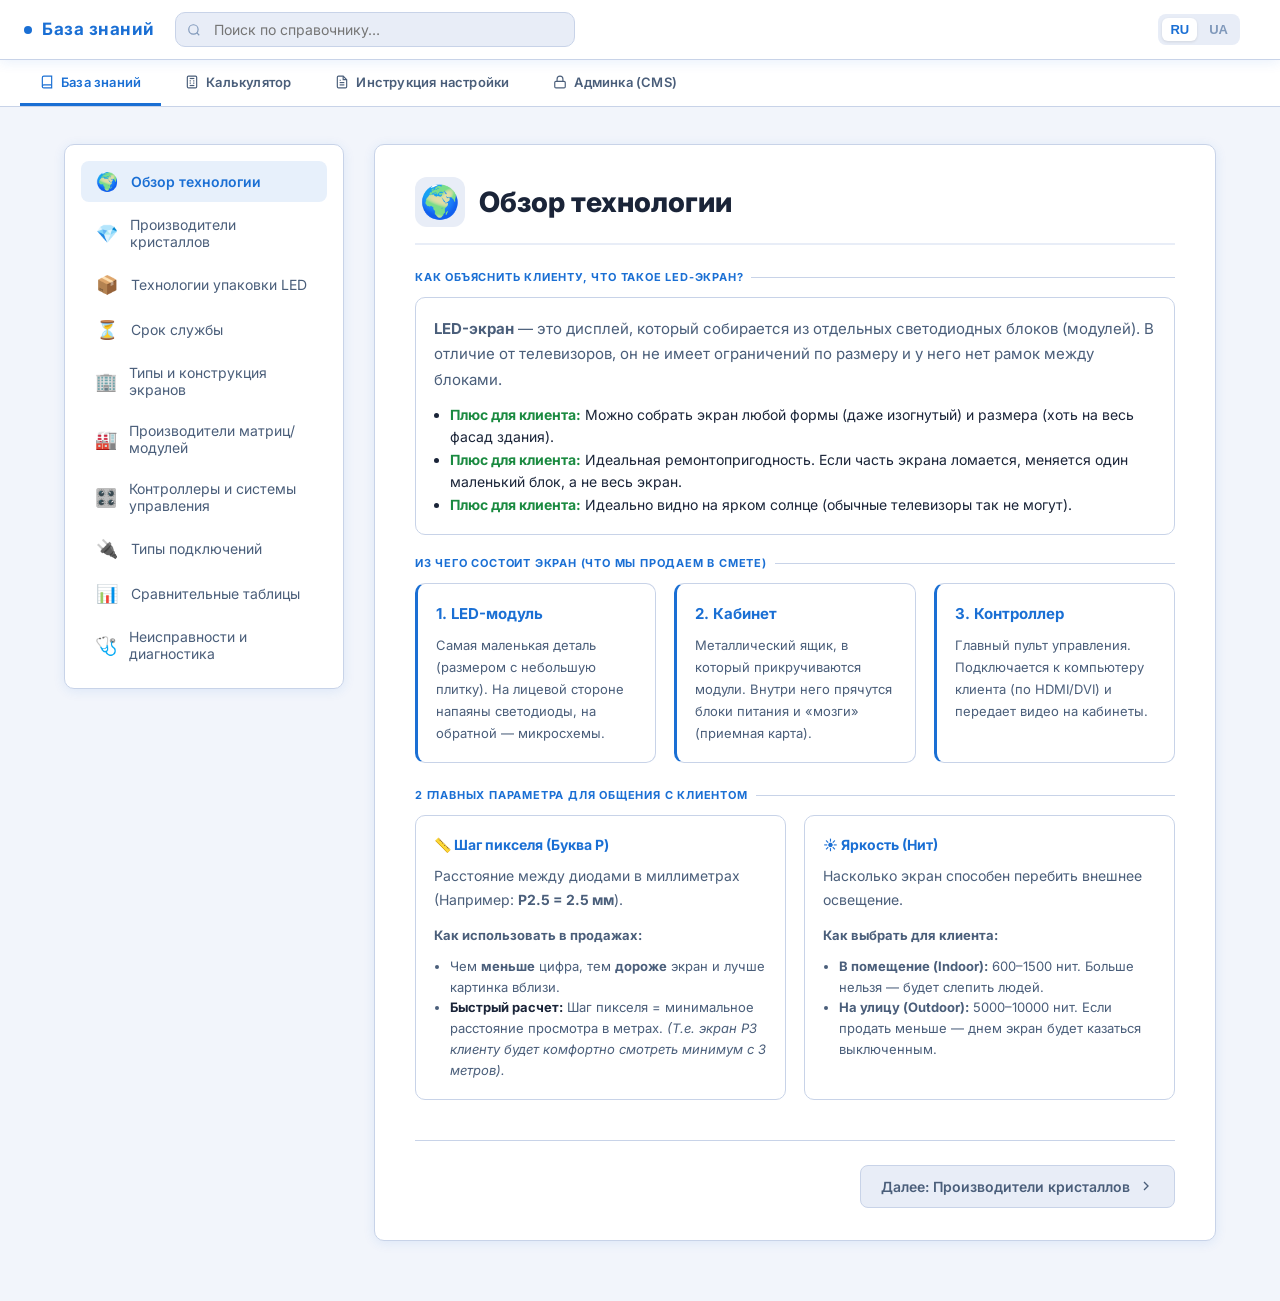
==== index.html @ f9c90cca "v2.27" ====
<link href="css/main.css" rel="stylesheet">
<link href="css/wiki.css" rel="stylesheet">
</head>

<body>
  <!DOCTYPE html>
  <html lang="ru">

  <head>
    <meta charset="UTF-8">
    <meta name="viewport" content="width=device-width,initial-scale=1.0">
    <title>LED База знаний</title>
    <link
      href="https://fonts.googleapis.com/css2?family=Inter:wght@300;400;500;600;700&family=JetBrains+Mono:wght@400;600&display=swap"
      rel="stylesheet">
    <link href="css/main.css" rel="stylesheet">
    <link href="css/wiki.css" rel="stylesheet">
  </head>

  <body>
    <header class="header">
      <div class="logo">
        <div class="logo-dot"></div><span data-i18n="nav_knowledge">LED База знаний</span>
      </div>
      <div class="search-wrap">
        <svg width="14" height="14" viewBox="0 0 24 24" fill="none" stroke="currentColor" stroke-width="2">
          <circle cx="11" cy="11" r="8" />
          <path d="m21 21-4.35-4.35" />
        </svg>
        <input type="text" id="globalSearch" data-i18n="search_ph" placeholder="Поиск по справочнику…"
          oninput="window.doSearch && window.doSearch(this.value)" autocomplete="off" name="search_random">
      </div>
      <div class="lang-switch">
        <button class="lang-btn active" id="lang_ru">RU</button>
        <button class="lang-btn" id="lang_uk">UA</button>
      </div>
    </header>
    <nav class="nav-bar">
      <button class="tab-btn active" data-tab="knowledge">
        <svg width="14" height="14" viewBox="0 0 24 24" fill="none" stroke="currentColor" stroke-width="2">
          <path d="M4 19.5A2.5 2.5 0 0 1 6.5 17H20" />
          <path d="M6.5 2H20v20H6.5A2.5 2.5 0 0 1 4 19.5v-15A2.5 2.5 0 0 1 6.5 2z" />
        </svg>
        <span data-i18n="nav_knowledge">База знаний</span>
      </button>
      <button class="tab-btn" data-tab="calc">
        <svg width="14" height="14" viewBox="0 0 24 24" fill="none" stroke="currentColor" stroke-width="2">
          <rect x="4" y="2" width="16" height="20" rx="2" />
          <line x1="8" y1="6" x2="16" y2="6" />
          <line x1="8" y1="10" x2="10" y2="10" />
          <line x1="14" y1="10" x2="16" y2="10" />
          <line x1="8" y1="14" x2="10" y2="14" />
          <line x1="14" y1="14" x2="16" y2="14" />
          <line x1="8" y1="18" x2="16" y2="18" />
        </svg>
        <span data-i18n="nav_calc">Калькулятор</span>
      </button>
      <button class="tab-btn" data-tab="guide">
        <svg width="14" height="14" viewBox="0 0 24 24" fill="none" stroke="currentColor" stroke-width="2">
          <path d="M14 2H6a2 2 0 0 0-2 2v16a2 2 0 0 0 2 2h12a2 2 0 0 0 2-2V8z" />
          <polyline points="14 2 14 8 20 8" />
          <line x1="16" y1="13" x2="8" y2="13" />
          <line x1="16" y1="17" x2="8" y2="17" />
          <polyline points="10 9 9 9 8 9" />
        </svg>
        <span data-i18n="nav_guide">Инструкция настройки</span>
      </button>
      <button class="tab-btn" data-tab="admin">
        <svg width="14" height="14" viewBox="0 0 24 24" fill="none" stroke="currentColor" stroke-width="2">
          <rect x="3" y="11" width="18" height="11" rx="2" ry="2" />
          <path d="M7 11V7a5 5 0 0 1 10 0v4" />
        </svg>
        <span data-i18n="nav_admin">Админка (CMS)</span>
      </button>
    </nav>
    <main class="main" id="mainContent">
      <!-- KNOWLEDGE BASE -->
      <section class="section active" id="tab-knowledge">
        <div class="wiki-layout">
          <aside class="wiki-sidebar" id="wikiSidebar"></aside>
          <div class="wiki-content">
            <div id="wikiContentArea"></div>
            <div class="wiki-pagination">
              <button class="wiki-btn hidden" id="wikiPrevBtn"></button>
              <button class="wiki-btn hidden" id="wikiNextBtn"></button>
            </div>
          </div>
        </div>
      </section>

      <!-- CALCULATOR TAB -->
      <section class="section" id="tab-calc">
        <div class="page-title" data-i18n="calc_title" style="margin-bottom: 24px;">Смета и расчет проекта</div>

        <div class="calc-wizard">
          <!-- Блок 1: Исходные данные -->
          <div class="wizard-step">
            <div class="step-header">
              <div class="step-num">1</div>
              <div class="step-title" data-i18n="step_1">Параметры и габариты</div>
            </div>
            <div class="step-body">
              <div class="form-row-3">
                <div class="form-group">
                  <label data-i18n="env_label">Среда использования</label>
                  <select id="w_env" onchange="window.updateCalc()">
                    <option value="indoor" data-i18n="env_in">Внутренний (Indoor)</option>
                    <option value="outdoor" data-i18n="env_out">Уличный (Outdoor)</option>
                  </select>
                </div>
                <div class="form-group">
                  <label data-i18n="width_label">Желаемая ширина (мм)</label>
                  <input type="number" id="w_width" value="" step="10" min="100" placeholder="Например: 3000"
                    oninput="window.updateCalc()">
                </div>
                <div class="form-group">
                  <label data-i18n="height_label">Желаемая высота (мм)</label>
                  <input type="number" id="w_height" value="" step="10" min="100" placeholder="Например: 2000"
                    oninput="window.updateCalc()">
                </div>
              </div>
              <div class="form-row-1" style="margin-top: 16px;">
                <label
                  style="display:flex; align-items:center; gap:8px; cursor:pointer; font-weight:600; color:var(--text);"><input
                    type="checkbox" id="w_two_sides" onchange="window.updateCalc()"
                    style="width:18px; height:18px;"><span data-i18n="two_sides">2 стороны (Двусторонний)</span></label>
              </div>
            </div>
          </div>

          <!-- Блок 2: Оборудование -->
          <div class="wizard-step">
            <div class="step-header">
              <div class="step-num">2</div>
              <div class="step-title" data-i18n="step_2">Выбор комплектующих</div>
            </div>
            <div class="step-body">
              <div class="form-row-2">
                <div class="form-group">
                  <label data-i18n="mod_label">Модуль LED</label>
                  <select id="w_mod" onchange="window.updateCalc()"></select>
                  <div id="w_mod_hints" class="hint-box"></div>
                </div>
                <div class="form-group">
                  <label data-i18n="ctrl_label">Медиаплеер / Контроллер</label>
                  <select id="w_ctrl" onchange="window.updateCalc()"></select>
                  <div id="w_ctrl_hints" class="hint-box"></div>
                </div>
                <div class="form-group">
                  <label data-i18n="psu_label">Блок питания</label>
                  <select id="w_psu" onchange="window.updateCalc()"></select>
                  <div id="w_psu_hints" class="hint-box"></div>
                </div>
                <div class="form-group">
                  <label data-i18n="rcard_label">Принимающая карта</label>
                  <select id="w_rcard" onchange="window.updateCalc()"></select>
                  <div id="w_rcard_hints" class="hint-box"></div>
                </div>
              </div>
            </div>
          </div>

          <!-- Блок 3: Услуги и Наценки -->
          <div class="wizard-step">
            <div class="step-header">
              <div class="step-num">3</div>
              <div class="step-title" data-i18n="step_3">Услуги и экономика</div>
            </div>
            <div class="step-body">
              <div class="form-row-4">
                <div class="form-group">
                  <label data-i18n="frame_label">Каркас (UAH)</label>
                  <input type="number" id="w_frame" value="0" min="0" oninput="window.updateCalc()">
                </div>
                <div class="form-group">
                  <label data-i18n="delivery_label">Доставка (UAH)</label>
                  <input type="number" id="w_delivery" value="0" min="0" oninput="window.updateCalc()">
                </div>
                <div class="form-group">
                  <label data-i18n="setup_label">Монтаж / ПНР (UAH)</label>
                  <input type="number" id="w_setup" value="0" min="0" oninput="window.updateCalc()">
                </div>
                <div class="form-group">
                  <label data-i18n="discount_label">Скидка на ПНР (%)</label>
                  <input type="number" id="w_discount" value="0" min="0" max="100" oninput="window.updateCalc()">
                </div>
              </div>
              <div class="form-row-2"
                style="margin-top: 16px; border-top: 1px dashed var(--border); padding-top: 16px;">
                <div class="form-group" style="grid-column: 1 / -1;">
                  <label data-i18n="usd_label">Курс USD (UAH)</label>
                  <input type="number" id="w_usd_rate" value="" step="0.1" placeholder="41.5"
                    oninput="window.updateCalc()">
                </div>
              </div>
            </div>
          </div>

          <!-- Блок 4: Итоговая смета (Receipt) -->
          <div class="wizard-receipt" id="printable-offer">
            <div class="receipt-header">
              <span data-i18n="co_title">Коммерческое предложение</span>
              <button class="admin-btn primary small no-print" onclick="window.print()"
                style="font-size: 13px; padding: 6px 12px; margin: 0;" data-i18n="co_export">Экспорт в PDF</button>
            </div>

            <div class="offer-sections">
              <!-- Section A: Tech Solution -->
              <div class="offer-section">
                <div class="section-title" data-i18n="sec_1">1. Техническое решение</div>
                <div class="tech-grid">
                  <div class="tech-card">
                    <div class="tc-icon">📐</div>
                    <div class="tc-body">
                      <div class="tc-label" data-i18n="tc_size">Физический размер</div>
                      <div class="tc-val" id="r_size">—</div>
                      <div class="tc-sub" id="r_aspect">—</div>
                    </div>
                  </div>
                  <div class="tech-card">
                    <div class="tc-icon">👁️</div>
                    <div class="tc-body">
                      <div class="tc-label" data-i18n="tc_dist">Качество и дистанция</div>
                      <div class="tc-val" id="r_res">—</div>
                      <div class="tc-sub" id="r_dist">—</div>
                    </div>
                  </div>
                  <div class="tech-card">
                    <div class="tc-icon">⚡</div>
                    <div class="tc-body">
                      <div class="tc-label" data-i18n="tc_power">Энергопотребление</div>
                      <div class="tc-val" id="r_power">—</div>
                      <div class="tc-sub" data-i18n="tc_power_sub">Макс / Средн.</div>
                    </div>
                  </div>
                  <div class="tech-card">
                    <div class="tc-icon">🧩</div>
                    <div class="tc-body">
                      <div class="tc-label" data-i18n="tc_matrix">Сборка экрана</div>
                      <div class="tc-val" id="r_matrix">—</div>
                      <div class="tc-sub" id="r_matrix_sub" data-i18n="tc_matrix_sub">Матрица модулей</div>
                    </div>
                  </div>
                </div>
              </div>

              <!-- Section C: Hardware Table -->
              <div class="offer-section">
                <div class="section-title" data-i18n="sec_2">2. Спецификация оборудования</div>
                <table class="receipt-table">
                  <thead>
                    <tr>
                      <th data-i18n="th_name">Наименование</th>
                      <th class="text-center" data-i18n="th_qty">Кол-во</th>
                      <th class="text-right" data-i18n="th_price">Цена (UAH)</th>
                      <th class="text-right" data-i18n="th_sum">Сумма (UAH)</th>
                    </tr>
                  </thead>
                  <tbody id="receipt_body"></tbody>
                  <tfoot>
                    <tr class="receipt-total">
                      <td colspan="3" data-i18n="t_total">ИТОГО ПРОЕКТ:</td>
                      <td class="text-right" id="receipt_total">0 ₴</td>
                    </tr>
                  </tfoot>
                </table>
              </div>
            </div>
          </div>

        </div>
      </section>

      <!-- CSS for Wizard -->
      <style>
        .calc-wizard {
          background: var(--card);
          border: 1px solid var(--border);
          border-radius: 12px;
          padding: 32px;
          box-shadow: var(--shadow);
          display: flex;
          flex-direction: column;
          gap: 32px;
        }

        .wizard-step {
          display: flex;
          flex-direction: column;
          gap: 16px;
        }

        .step-header {
          display: flex;
          align-items: center;
          gap: 12px;
          border-bottom: 2px solid var(--bg2);
          padding-bottom: 8px;
        }

        .step-num {
          background: var(--accent);
          color: #fff;
          width: 28px;
          height: 28px;
          display: flex;
          align-items: center;
          justify-content: center;
          border-radius: 50%;
          font-weight: 700;
          font-size: 14px;
        }

        .step-title {
          font-size: 18px;
          font-weight: 700;
          color: var(--text);
        }

        .step-body {
          padding-left: 40px;
        }

        .form-row-3 {
          display: grid;
          grid-template-columns: repeat(3, 1fr);
          gap: 16px;
        }

        .form-row-2 {
          display: grid;
          grid-template-columns: repeat(2, 1fr);
          gap: 16px;
        }

        .form-row-4 {
          display: grid;
          grid-template-columns: repeat(4, 1fr);
          gap: 16px;
        }

        @media (max-width: 768px) {

          .form-row-3,
          .form-row-2,
          .form-row-4 {
            grid-template-columns: 1fr;
          }

          .step-body {
            padding-left: 0;
            margin-top: 12px;
          }
        }

        .hint-box {
          margin-top: 8px;
          font-size: 13px;
          color: var(--text3);
          background: var(--bg2);
          padding: 8px 12px;
          border-radius: 6px;
          border-left: 3px solid var(--accent);
        }

        /* Lang Switch */
        .lang-switch {
          display: flex;
          gap: 4px;
          background: var(--bg2);
          padding: 4px;
          border-radius: 8px;
          margin-left: auto;
          margin-right: 16px;
        }

        .lang-btn {
          background: transparent;
          border: none;
          padding: 4px 8px;
          border-radius: 6px;
          font-size: 13px;
          font-weight: 600;
          color: var(--text3);
          cursor: pointer;
          transition: 0.2s;
        }

        .lang-btn.active {
          background: #fff;
          color: var(--accent);
          box-shadow: 0 1px 3px rgba(0, 0, 0, 0.1);
        }

        /* Receipt Section */
        .wizard-receipt {
          margin-top: 16px;
          background: #fff;
          border: 1px solid #e2e8f0;
          border-radius: 12px;
          padding: 32px;
          box-shadow: 0 4px 6px -1px rgba(0, 0, 0, 0.05);
        }

        .receipt-header {
          display: flex;
          justify-content: space-between;
          align-items: center;
          font-size: 20px;
          font-weight: 800;
          color: #0f172a;
          margin-bottom: 24px;
          text-transform: uppercase;
          letter-spacing: 0.5px;
          border-bottom: 2px solid #e2e8f0;
          padding-bottom: 16px;
        }

        .offer-sections {
          display: flex;
          flex-direction: column;
          gap: 32px;
        }

        .section-title {
          font-size: 16px;
          font-weight: 700;
          color: #334155;
          margin-bottom: 16px;
        }

        /* Tech Grid */
        .tech-grid {
          display: grid;
          grid-template-columns: repeat(4, 1fr);
          gap: 16px;
        }

        @media (max-width: 1024px) {
          .tech-grid {
            grid-template-columns: repeat(2, 1fr);
          }
        }

        @media (max-width: 640px) {
          .tech-grid {
            grid-template-columns: 1fr;
          }
        }

        .tech-card {
          background: #f8fafc;
          border: 1px solid #e2e8f0;
          border-radius: 8px;
          padding: 16px;
          display: flex;
          gap: 12px;
          align-items: flex-start;
        }

        .tc-icon {
          font-size: 24px;
          line-height: 1;
        }

        .tc-label {
          font-size: 12px;
          text-transform: uppercase;
          color: #64748b;
          font-weight: 600;
          margin-bottom: 4px;
        }

        .tc-val {
          font-size: 18px;
          font-weight: 800;
          color: #0ea5e9;
          font-family: 'JetBrains Mono', monospace;
        }

        .tc-sub {
          font-size: 12px;
          color: #ef4444;
          margin-top: 4px;
          font-weight: 500;
        }

        .tc-sub.ok {
          color: #10b981;
        }

        /* Table */
        .receipt-table {
          width: 100%;
          border-collapse: collapse;
        }

        .receipt-table th,
        .receipt-table td {
          padding: 12px 8px;
          border-bottom: 1px solid #e2e8f0;
          font-size: 14px;
          color: #334155;
        }

        .receipt-table th {
          color: #64748b;
          text-transform: uppercase;
          font-size: 11px;
          text-align: left;
          font-weight: 600;
        }

        .text-center {
          text-align: center !important;
        }

        .text-right {
          text-align: right !important;
        }

        .receipt-total td {
          font-weight: 800;
          font-size: 18px;
          color: #0f172a;
          border-top: 2px solid #cbd5e1;
          border-bottom: none;
          padding-top: 16px;
        }

        #receipt_total {
          color: #059669;
          font-size: 22px;
        }

        .ri-name {
          font-weight: 600;
          color: #0f172a;
          display: block;
        }

        .ri-desc {
          font-size: 12px;
          color: #64748b;
          margin-top: 2px;
        }

        /* Print Styles */
        @media print {
          body * {
            visibility: hidden;
          }

          #printable-offer,
          #printable-offer * {
            visibility: visible;
          }

          #printable-offer {
            position: absolute;
            left: 0;
            top: 0;
            width: 100%;
            border: none;
            box-shadow: none;
            padding: 0;
          }

          .no-print {
            display: none !important;
          }

          .wizard-receipt {
            margin-top: 0;
          }

          .tech-card {
            break-inside: avoid;
            border-color: #cbd5e1;
          }
        }
      </style>

      <script type="module">
        import { DB, loadDB } from './js/data/database.js';
        import { t, dbT, initI18n } from './js/i18n.js';

        let currentEnv = 'indoor';

        function init() {
          initI18n(); // Setup language
          // Removed DB bindings for fixed costs and markup

          updateLists();
          window.updateCalc = updateCalc; // Expose to global for onchange
        }

        function updateLists() {
          currentEnv = document.getElementById('w_env').value;

          // Update Modules
          const modSelect = document.getElementById('w_mod');
          const prevMod = modSelect.value;
          modSelect.innerHTML = '';
          DB.matrices.filter(m => m.location === currentEnv).forEach(m => {
            const opt = document.createElement('option');
            opt.value = m.id;
            opt.textContent = `${m.model} (${m.moduleW}x${m.moduleH}mm) - $${m.priceUSD}`;
            modSelect.appendChild(opt);
          });
          if (prevMod && [...modSelect.options].some(o => o.value === prevMod)) {
            modSelect.value = prevMod;
          }

          // Update Controllers
          const ctrlSelect = document.getElementById('w_ctrl');
          const prevCtrl = ctrlSelect.value;
          ctrlSelect.innerHTML = '';
          DB.controllers.forEach(c => {
            const opt = document.createElement('option');
            opt.value = c.id;
            opt.textContent = `${c.manufacturer} ${c.model} (до ${(c.maxPixels / 1000000).toFixed(1)}M px)`;
            ctrlSelect.appendChild(opt);
          });
          if (prevCtrl && [...ctrlSelect.options].some(o => o.value === prevCtrl)) {
            ctrlSelect.value = prevCtrl;
          }

          // Update Power Supplies
          const psuSelect = document.getElementById('w_psu');
          const prevPsu = psuSelect.value;
          psuSelect.innerHTML = '';
          DB.powerSupplies.forEach(p => {
            const opt = document.createElement('option');
            opt.value = p.id;
            opt.textContent = `${p.model} (${p.watts}W) - $${p.priceUSD}`;
            psuSelect.appendChild(opt);
          });
          if (prevPsu && [...psuSelect.options].some(o => o.value === prevPsu)) {
            psuSelect.value = prevPsu;
          }
          // Update Receiving Cards
          const rcardSelect = document.getElementById('w_rcard');
          const prevRcard = rcardSelect.value;
          rcardSelect.innerHTML = '';
          DB.receivingCards.forEach(r => {
            const opt = document.createElement('option');
            opt.value = r.id;
            opt.textContent = `${r.model} - $${r.priceUSD}`;
            rcardSelect.appendChild(opt);
          });
          if (prevRcard && [...rcardSelect.options].some(o => o.value === prevRcard)) {
            rcardSelect.value = prevRcard;
          }

          updateCalc();
        }

        function updateCalc() {
          // Check if env changed
          const newEnv = document.getElementById('w_env').value;
          if (newEnv !== currentEnv) {
            updateLists();
            return;
          }

          const modId = document.getElementById('w_mod').value;
          const ctrlId = document.getElementById('w_ctrl').value;
          const psuId = document.getElementById('w_psu').value;
          const rcardId = document.getElementById('w_rcard').value;
          const mod = DB.matrices.find(m => m.id === modId);
          const ctrl = DB.controllers.find(c => c.id === ctrlId);
          const psu = DB.powerSupplies.find(p => p.id === psuId);
          const rcard = DB.receivingCards.find(r => r.id === rcardId);
          if (!mod || !ctrl || !psu || !rcard) return;

          // Render Hints
          document.getElementById('w_mod_hints').innerHTML = `<b>Яркость:</b> ${mod.brightness} nits | <b>Защита:</b> ${mod.ip} | <b>Технология:</b> ${mod.technology}`;
          document.getElementById('w_ctrl_hints').innerHTML = `<b>Тип:</b> ${ctrl.type} | <b>Порты:</b> ${ctrl.ethernetPorts} | <b>Облако:</b> ${ctrl.cloud ? 'Да' : 'Нет'}`;
          document.getElementById('w_psu_hints').innerHTML = `<b>Мощность:</b> ${psu.watts}W | <b>Запас:</b> ${psu.usageFactor * 100}% | <b>Вольтаж:</b> ${psu.voltage}V`;
          document.getElementById('w_rcard_hints').innerHTML = `<b>Описание:</b> ${dbT(rcard, 'notes')}`;

          // Inputs
          const w_mm = parseFloat(document.getElementById('w_width').value) || 0;
          const h_mm = parseFloat(document.getElementById('w_height').value) || 0;
          const usdRate = parseFloat(document.getElementById('w_usd_rate').value) || 40.0;
          const markup = 1; // Убрана общая наценка
          const isTwoSides = document.getElementById('w_two_sides').checked;
          const sidesMultiplier = isTwoSides ? 2 : 1;

          // Geometry
          const cols = Math.round(w_mm / mod.moduleW) || 1;
          const rows = Math.round(h_mm / mod.moduleH) || 1;
          const totalMods = cols * rows * sidesMultiplier;

          const realW = cols * mod.moduleW;
          const realH = rows * mod.moduleH;

          // Resolution per module (calculate via pitch if not provided in DB)
          // pixel count = dimension / pitch
          const modResW = Math.round(mod.moduleW / mod.pitch);
          const modResH = Math.round(mod.moduleH / mod.pitch);
          const resW = cols * modResW;
          const resH = rows * modResH;
          const totalPx = resW * resH * sidesMultiplier;

          // Power
          const maxPwrW = totalMods * mod.maxPowerPerModule;
          const avgPwrW = maxPwrW * 0.35; // 35% typical

          // Aspect Ratio & Distance
          const aspectRatio = realW / realH;
          let aspectText = `Формат ${(aspectRatio).toFixed(2)}:1`;
          let aspectClass = '';
          if (aspectRatio >= 1.6 && aspectRatio <= 1.9) {
            aspectText = t('aspect_ok');
            aspectClass = 'ok';
          } else {
            aspectText = t('aspect_bad');
          }

          const minDist = mod.pitch;
          const optDist = mod.pitch * 2.5;

          // Update Tech Bar
          document.getElementById('r_size').textContent = `${(realW / 1000).toFixed(2)} × ${(realH / 1000).toFixed(2)} м`;

          const elAspect = document.getElementById('r_aspect');
          elAspect.textContent = aspectText;
          elAspect.className = 'tc-sub ' + aspectClass;

          document.getElementById('r_res').textContent = `${resW} × ${resH} px`;
          document.getElementById('r_dist').textContent = `${t('opt_dist')} ${optDist.toFixed(1)} м`;

          document.getElementById('r_power').textContent = `${(maxPwrW / 1000).toFixed(1)} / ${(avgPwrW / 1000).toFixed(1)} кВт`;

          // Cabinet approximation
          const modsPerCabW = Math.round(mod.cabinetW / mod.moduleW) || 1;
          const modsPerCabH = Math.round(mod.cabinetH / mod.moduleH) || 1;
          const cabCols = Math.ceil(cols / modsPerCabW);
          const cabRows = Math.ceil(rows / modsPerCabH);
          const totalCabs = cabCols * cabRows * sidesMultiplier;

          // Draw Matrix stats
          const elMatrix = document.getElementById('r_matrix');
          elMatrix.textContent = `${cols} × ${rows} ${isTwoSides ? '(x2) ' : ''}(${totalMods} ${t('pcs')})`;

          const elMatrixSub = document.getElementById('r_matrix_sub');
          elMatrixSub.textContent = `~ ${totalCabs} кабинетов (${cabCols}×${cabRows})`;
          elMatrixSub.style.color = 'var(--text)';
          elMatrixSub.style.fontWeight = '600';

          // Hardware Quantities
          const psuW = psu.watts * psu.usageFactor;
          const psuCount = Math.ceil(maxPwrW / psuW) || 1;

          // Calculation of receiving cards by HUB ports and pixel limits
          // (modResW and modResH are already calculated above)
          const maxPxW = rcard.maxPxW || 256;
          const maxPxH = rcard.maxPxH || 256;
          const hubPorts = rcard.hubPorts || 8;

          // 1 port (HUB) drives 1 row of modules. How many modules can 1 port drive without exceeding maxPxW?
          const colsPerPort = Math.floor(maxPxW / modResW) || 1;
          const cardsForWidth = Math.ceil(cols / colsPerPort);

          // How many rows of modules can 1 card drive?
          // It is limited by the physical number of ports (hubPorts) AND the pixel height limit (maxPxH / modResH)
          const maxRowsByPixels = Math.floor(maxPxH / modResH) || 1;
          const rowsPerCard = Math.min(hubPorts, maxRowsByPixels);
          const cardsForHeight = Math.ceil(rows / rowsPerCard);

          // Total cards per 1 side
          const cardsPerSide = cardsForWidth * cardsForHeight;

          // Total cards for all sides
          const rCardCount = cardsPerSide * sidesMultiplier;

          // Prices UAH with markup
          const toUAH = (usd) => (usd * usdRate * markup);
          const pMod = toUAH(mod.priceUSD);
          const pPsu = toUAH(psu.priceUSD);
          const pRCard = toUAH(rcard.priceUSD);
          const pCtrl = toUAH(ctrl.priceUSD);

          // Sums//
          const sMod = pMod * totalMods;
          const sPsu = pPsu * psuCount;
          const sRCard = pRCard * rCardCount;

          const frameUAH = (parseFloat(document.getElementById('w_frame').value) || 0) * markup;
          const delivUAH = (parseFloat(document.getElementById('w_delivery').value) || 0) * markup;
          const setupRaw = (parseFloat(document.getElementById('w_setup').value) || 0) * markup;
          const discPercent = parseFloat(document.getElementById('w_discount').value) || 0;
          const discUAH = Math.round(setupRaw * (discPercent / 100));
          const setupUAH = Math.max(0, Math.round(setupRaw - discUAH));

          const total = sMod + sPsu + sRCard + pCtrl + frameUAH + delivUAH + setupUAH;
          //
          // Render Table
          let html = '';
          function tr(name, desc, qty, price, sum) {
            if (qty > 0 || sum > 0) {
              html += `<tr>
        <td><span class="ri-name">${name}</span><span class="ri-desc">${desc}</span></td>
        <td class="text-center">${qty} ${t('pcs')}</td>
        <td class="text-right">${Math.round(price).toLocaleString('ru')}</td>
        <td class="text-right"><b>${Math.round(sum).toLocaleString('ru')}</b></td>
      </tr>`;
            }
          }

          html += `<tr><td colspan="4" style="background:#f8fafc; padding:6px 12px; font-weight:700; font-size:12px; color:#475569; text-transform:uppercase; letter-spacing:0.5px;">${t('mat_title')}</td></tr>`;

          tr(t('mod_title'), `${mod.model} (${mod.moduleW}x${mod.moduleH})`, totalMods, pMod, sMod);
          tr(t('psu_title'), `${psu.model} — ${dbT(psu, 'notes')}`, psuCount, pPsu, sPsu);
          tr(t('rcard_title'), `${rcard.model} — ${dbT(rcard, 'notes')}`, rCardCount, pRCard, sRCard);

          const ctrlDesc = `${ctrl.manufacturer} ${ctrl.model} — ${dbT(ctrl, 'bestUse')}`;
          tr(t('ctrl_title'), ctrlDesc, 1, pCtrl, pCtrl);

          if (frameUAH > 0 || delivUAH > 0 || setupRaw > 0) {
            html += `<tr><td colspan="4" style="background:#f8fafc; padding:6px 12px; font-weight:700; font-size:12px; color:#475569; text-transform:uppercase; letter-spacing:0.5px; border-top:2px solid #e2e8f0;">${t('srv_title')}</td></tr>`;
          }

          if (frameUAH > 0) tr(t('frame_title'), t('frame_desc'), 1, frameUAH, frameUAH);
          if (delivUAH > 0) tr(t('deliv_title'), t('deliv_desc'), 1, delivUAH, delivUAH);
          if (setupRaw > 0) {
            const dStr = discPercent > 0 ? ` (${t('discount_txt')} -${discPercent}%)` : '';
            tr(t('setup_title'), t('setup_desc') + dStr, 1, setupUAH, setupUAH);
          }

          document.getElementById('receipt_body').innerHTML = html;
          document.getElementById('receipt_total').textContent = Math.round(total).toLocaleString('ru') + ' ₴';
        }

        loadDB().then(() => {
          init();
        });
      </script>
      <!-- GUIDE TAB -->
      <section class="section" id="tab-guide">
        <div class="page-title">Инструкция настройки</div>
        <div class="wip-card">
          <div class="wip-icon">🚧</div>
          <div class="wip-title">Раздел в разработке</div>
          <div class="wip-desc">Здесь будет размещена подробная пошаговая инструкция по настройке контроллеров
            (например, Novastar NovaLCT), калибровке и пусконаладке оборудования.</div>
        </div>
      </section>

      <!-- ADMIN TAB -->
      <section class="section" id="tab-admin">
        <div class="page-title">Управление базой данных (GitHub CMS)</div>
        <div id="admin-app"></div>
      </section>

    </main>

    <script type="module" src="js/app.js?v=3"></script>
    <script type="module" src="js/admin.js?v=9"></script>
    <script>

      // Calculators
      function calcResolution() {
        const w = parseFloat(document.getElementById('c1w').value);
        const h = parseFloat(document.getElementById('c1h').value);
        const p = parseFloat(document.getElementById('c1p').value);
        if (!w || !h || !p) return;
        const pw = Math.round(w / p);
        const ph = Math.round(h / p);
        const total = pw * ph;
        const dens = Math.round(total / ((w / 1000) * (h / 1000)));
        const dist = (p * 1.0).toFixed(1);
        document.getElementById('r1res').textContent = `${pw} × ${ph} px`;
        document.getElementById('r1total').textContent = total.toLocaleString('ru') + ' пикс.';
        document.getElementById('r1dens').textContent = dens.toLocaleString('ru') + ' пикс./м²';
        document.getElementById('r1dist').textContent = dist + ' м';
        document.getElementById('r1').classList.add('show');
      }

      function calcPower() {
        const area = parseFloat(document.getElementById('c2area').value);
        const type = document.getElementById('c2type').value;
        const load = parseFloat(document.getElementById('c2load').value) / 100;
        const map = { outdoor: 450, indoor: 300, rental: 380, fine: 500 };
        const wpm2 = map[type];
        const maxW = area * wpm2;
        const workW = maxW * load;
        const amps = (workW / 220).toFixed(1);
        const psus = Math.ceil(workW / 300);
        const kwh = ((workW * 12) / 1000).toFixed(1);
        document.getElementById('r2max').textContent = Math.round(maxW).toLocaleString('ru') + ' Вт';
        document.getElementById('r2work').textContent = Math.round(workW).toLocaleString('ru') + ' Вт';
        document.getElementById('r2amp').textContent = amps + ' А';
        document.getElementById('r2psu').textContent = psus + ' шт.';
        document.getElementById('r2kwh').textContent = kwh + ' кВт·ч';
        document.getElementById('r2').classList.add('show');
      }

      function calcPitch() {
        const dist = parseFloat(document.getElementById('c3dist').value);
        const env = document.getElementById('c3env').value;
        const mult = { indoor: 1.0, outdoor: 1.4, stage: 0.9 };
        const k = mult[env];
        const rec = (dist / k).toFixed(1);
        const max = (dist / (k * 0.7)).toFixed(1);
        const p4k = (4000 / 3840).toFixed(2);
        document.getElementById('r3pitch').textContent = `P${rec} мм`;
        document.getElementById('r3max').textContent = `P${max} мм`;
        document.getElementById('r3_4k').textContent = `P${p4k} мм`;
        document.getElementById('r3').classList.add('show');
      }

      function calcCabinets() {
        const sw = parseFloat(document.getElementById('c4sw').value);
        const sh = parseFloat(document.getElementById('c4sh').value);
        const cw = parseFloat(document.getElementById('c4cw').value);
        const ch = parseFloat(document.getElementById('c4ch').value);
        const cols = Math.round(sw / cw);
        const rows = Math.round(sh / ch);
        const total = cols * rows;
        const rw = (cols * cw / 1000).toFixed(2);
        const rh = (rows * ch / 1000).toFixed(2);
        const area = (rw * rh).toFixed(2);
        document.getElementById('r4cw').textContent = cols + ' шт.';
        document.getElementById('r4ch').textContent = rows + ' шт.';
        document.getElementById('r4total').textContent = total + ' шт.';
        document.getElementById('r4real').textContent = `${rw} × ${rh} м`;
        document.getElementById('r4area').textContent = area + ' м²';
        document.getElementById('r4').classList.add('show');
      }
    </script>
  </body>

  </html>
---- css/main.css ----
:root{--bg:#f2f5fb;--bg2:#e8edf7;--bg3:#dde4f0;--card:#ffffff;--border:#c8d3e8;--border2:#aab8d4;--accent:#1a6fd4;--accent2:#e05a00;--accent3:#1a8a40;--text:#1a2438;--text2:#4a5e7a;--text3:#8099bb;--danger:#cc2233;--warn:#bb6600;--good:#1a8a40;--radius:10px;--shadow:0 2px 12px rgba(26,111,212,0.10);}
*,*::before,*::after{box-sizing:border-box;margin:0;padding:0}
html{scroll-behavior:smooth}
body{font-family:'Inter',sans-serif;background:var(--bg);color:var(--text);font-size:15px;line-height:1.6;min-height:100vh}
.header{position:fixed;top:0;left:0;right:0;z-index:100;background:rgba(255,255,255,0.95);border-bottom:1px solid var(--border);backdrop-filter:blur(16px);display:flex;align-items:center;gap:20px;padding:0 24px;height:60px;box-shadow:var(--shadow)}
.logo{display:flex;align-items:center;gap:10px;font-size:17px;font-weight:700;letter-spacing:.5px;color:var(--accent);white-space:nowrap}
.logo-dot{width:8px;height:8px;border-radius:50%;background:var(--accent);animation:blink 2s infinite}
@keyframes blink{0%,100%{opacity:1}50%{opacity:.3}}
.search-wrap{position:relative;flex:1;max-width:400px}
.search-wrap svg{position:absolute;left:12px;top:50%;transform:translateY(-50%);color:var(--text3);pointer-events:none}
#globalSearch{width:100%;padding:8px 12px 8px 38px;background:var(--bg2);border:1px solid var(--border);border-radius:var(--radius);color:var(--text);font-family:inherit;font-size:14px;outline:none;transition:border .2s,box-shadow .2s}
#globalSearch:focus{border-color:var(--accent);box-shadow:0 0 0 3px rgba(26,111,212,0.12)}
.print-btn{margin-left:auto;padding:7px 16px;background:transparent;border:1px solid var(--border2);border-radius:var(--radius);color:var(--text2);cursor:pointer;font-family:inherit;font-size:13px;transition:all .2s;display:flex;align-items:center;gap:6px}
.print-btn:hover{border-color:var(--accent);color:var(--accent)}
.nav-bar{position:fixed;top:60px;left:0;right:0;z-index:99;background:rgba(255,255,255,0.97);border-bottom:1px solid var(--border);display:flex;overflow-x:auto;gap:4px;padding:0 20px;scrollbar-width:none}
.nav-bar::-webkit-scrollbar{display:none}
.tab-btn{flex-shrink:0;padding:0 20px;height:46px;background:transparent;border:none;border-bottom:3px solid transparent;color:var(--text2);cursor:pointer;font-family:inherit;font-size:13px;font-weight:600;letter-spacing:.2px;transition:all .2s;display:flex;align-items:center;gap:7px;white-space:nowrap}
.tab-btn:hover{color:var(--text)}
.tab-btn.active{color:var(--accent);border-bottom-color:var(--accent)}
.main{margin-top:106px;padding:28px 24px 60px;max-width:1200px;margin-left:auto;margin-right:auto}
.section{display:none;animation:fadeIn .3s ease}
.section.active{display:block}
@keyframes fadeIn{from{opacity:0;transform:translateY(6px)}to{opacity:1;transform:none}}
.grid-2{display:grid;grid-template-columns:1fr 1fr;gap:18px}
.grid-3{display:grid;grid-template-columns:1fr 1fr 1fr;gap:18px}
.grid-4{display:grid;grid-template-columns:repeat(4,1fr);gap:14px}
@media(max-width:1100px){.grid-4{grid-template-columns:repeat(2,1fr)}.grid-3{grid-template-columns:1fr 1fr}}
@media(max-width:700px){.grid-2,.grid-3,.grid-4{grid-template-columns:1fr}.header{padding:0 12px}.main{padding:16px 12px 60px}}
.card{background:var(--card);border:1px solid var(--border);border-radius:var(--radius);padding:18px;transition:border-color .2s,box-shadow .2s}
.card:hover{border-color:var(--border2);box-shadow:var(--shadow)}
.card-accent{border-left:3px solid var(--accent)}
.card-warn{border-left:3px solid var(--warn)}
.card-good{border-left:3px solid var(--good)}
.card-danger{border-left:3px solid var(--danger)}
.page-title{font-size:24px;font-weight:700;color:var(--accent);display:flex;align-items:center;gap:12px;margin-bottom:22px}
.page-title::after{content:'';flex:1;height:1px;background:linear-gradient(90deg,var(--border2),transparent)}
h4{font-size:14px;font-weight:700;color:var(--accent);margin-bottom:8px}
p{color:var(--text2);line-height:1.7;margin-bottom:10px}
p:last-child{margin-bottom:0}
.badge{display:inline-block;padding:2px 9px;border-radius:20px;font-size:11px;font-weight:700;letter-spacing:.5px;text-transform:uppercase}
.badge-blue{background:rgba(26,111,212,.12);color:var(--accent)}
.badge-green{background:rgba(26,138,64,.12);color:var(--good)}
.badge-orange{background:rgba(224,90,0,.12);color:var(--accent2)}
.badge-red{background:rgba(204,34,51,.12);color:var(--danger)}
.table-wrap{overflow-x:auto;border-radius:var(--radius);border:1px solid var(--border)}
table{width:100%;border-collapse:collapse;font-size:13px;font-family:'JetBrains Mono',monospace}
thead tr{background:var(--bg2)}
th{padding:10px 14px;text-align:left;color:var(--accent);font-weight:600;font-size:11px;letter-spacing:.8px;text-transform:uppercase;border-bottom:1px solid var(--border2)}
td{padding:9px 14px;color:var(--text2);border-bottom:1px solid var(--border)}
tbody tr:hover{background:var(--bg2)}
tbody tr:last-child td{border-bottom:none}
.td-good{color:var(--good);font-weight:600}
.td-warn{color:var(--warn);font-weight:600}
.td-bad{color:var(--danger);font-weight:600}
.td-key{color:var(--text);font-weight:600}
.info-box{padding:12px 16px;border-radius:8px;margin-bottom:14px;font-size:13px;line-height:1.6}
.info-blue{background:rgba(26,111,212,.07);border-left:3px solid var(--accent);color:var(--text2)}
.info-orange{background:rgba(224,90,0,.07);border-left:3px solid var(--accent2);color:var(--text2)}
.info-green{background:rgba(26,138,64,.07);border-left:3px solid var(--good);color:var(--text2)}
.info-red{background:rgba(204,34,51,.07);border-left:3px solid var(--danger);color:var(--text2)}
.info-box strong{color:var(--text)}
.stat-row{display:flex;flex-wrap:wrap;gap:10px;margin-bottom:16px}
.stat-chip{background:var(--bg2);border:1px solid var(--border);border-radius:8px;padding:10px 16px;display:flex;flex-direction:column;align-items:center;min-width:100px}
.stat-chip .sv{font-size:18px;font-weight:700;color:var(--accent);font-family:'JetBrains Mono',monospace}
.stat-chip .sk{font-size:10px;color:var(--text3);text-transform:uppercase;letter-spacing:.6px;margin-top:2px}
.pros-cons{display:grid;grid-template-columns:1fr 1fr;gap:0}
.pros,.cons{padding:14px 16px}
.pros{border-right:1px solid var(--border)}
.pros h5{color:var(--good);font-size:12px;letter-spacing:.6px;text-transform:uppercase;margin-bottom:8px}
.cons h5{color:var(--danger);font-size:12px;letter-spacing:.6px;text-transform:uppercase;margin-bottom:8px}
.pros li,.cons li{list-style:none;padding:3px 0;font-size:13px;color:var(--text2);padding-left:16px;position:relative}
.pros li::before{content:'✓';position:absolute;left:0;color:var(--good);font-weight:700}
.cons li::before{content:'✗';position:absolute;left:0;color:var(--danger);font-weight:700}
mark{background:rgba(26,111,212,.2);color:var(--text);border-radius:2px;padding:0 2px}
::-webkit-scrollbar{width:6px;height:6px}
::-webkit-scrollbar-track{background:var(--bg)}
::-webkit-scrollbar-thumb{background:var(--border2);border-radius:3px}
::-webkit-scrollbar-thumb:hover{background:var(--accent)}
.calc-card{background:var(--card);border:1px solid var(--border2);border-radius:var(--radius);padding:22px;box-shadow:var(--shadow)}
.calc-title{font-size:15px;font-weight:700;color:var(--accent);margin-bottom:16px;display:flex;align-items:center;gap:8px}
.form-group{margin-bottom:13px}
label{display:block;font-size:11px;color:var(--text3);margin-bottom:5px;font-weight:600;letter-spacing:.4px;text-transform:uppercase}
input[type=number],select{width:100%;padding:9px 12px;background:var(--bg2);border:1px solid var(--border);border-radius:6px;color:var(--text);font-family:'JetBrains Mono',monospace;font-size:14px;outline:none;transition:border .2s,box-shadow .2s}
input[type=number]:focus,select:focus{border-color:var(--accent);box-shadow:0 0 0 3px rgba(26,111,212,0.12)}
select option{background:var(--card)}
.calc-btn{width:100%;padding:11px;margin-top:6px;background:linear-gradient(135deg,var(--accent),#3a90f0);border:none;border-radius:6px;color:#fff;font-family:'Inter',sans-serif;font-size:14px;font-weight:700;cursor:pointer;letter-spacing:.3px;transition:opacity .2s,transform .1s}
.calc-btn:hover{opacity:.9}
.calc-btn:active{transform:scale(.98)}
.result-box{margin-top:14px;padding:14px;background:rgba(26,111,212,.06);border:1px solid rgba(26,111,212,.2);border-radius:8px;display:none}
.result-box.show{display:block}
.result-row{display:flex;justify-content:space-between;align-items:center;padding:5px 0;border-bottom:1px solid rgba(26,111,212,.1)}
.result-row:last-child{border-bottom:none}
.result-label{font-size:12px;color:var(--text3)}
.result-val{font-family:'JetBrains Mono',monospace;font-size:15px;font-weight:700;color:var(--accent)}

.section-label{font-size:11px;font-weight:700;color:var(--accent);text-transform:uppercase;letter-spacing:.8px;margin:18px 0 10px;display:flex;align-items:center;gap:8px}
.section-label::after{content:'';flex:1;height:1px;background:var(--border)}
.wip-card{background:var(--card);border:2px dashed var(--border);border-radius:var(--radius);padding:60px 30px;text-align:center}
.wip-icon{font-size:56px;margin-bottom:16px}
.wip-title{font-size:20px;font-weight:700;color:var(--text);margin-bottom:10px}
.wip-desc{color:var(--text2);font-size:14px;max-width:480px;margin:0 auto}

@media print{.header,.nav-bar,.print-btn,.calc-btn{display:none!important}.main{margin-top:0!important;padding:0!important}.section{display:block!important;page-break-after:always}body{background:#fff;color:#000}.card{box-shadow:none}}

/* Calc Wizard Styles */
.calc-wizard {
  background: var(--card); border: 1px solid var(--border);
  border-radius: 12px; padding: 32px; box-shadow: var(--shadow);
  display: flex; flex-direction: column; gap: 32px;
}
.wizard-step { display: flex; flex-direction: column; gap: 16px; }
.step-header { display: flex; align-items: center; gap: 12px; border-bottom: 2px solid var(--bg2); padding-bottom: 8px; }
.step-num { 
  background: var(--accent); color: #fff; width: 28px; height: 28px; 
  display: flex; align-items: center; justify-content: center; 
  border-radius: 50%; font-weight: 700; font-size: 14px;
}
.step-title { font-size: 18px; font-weight: 700; color: var(--text); }
.step-body { padding-left: 40px; }

.form-row-3 { display: grid; grid-template-columns: repeat(3, 1fr); gap: 16px; }
.form-row-2 { display: grid; grid-template-columns: repeat(2, 1fr); gap: 16px; }
.form-row-4 { display: grid; grid-template-columns: repeat(4, 1fr); gap: 16px; }
@media (max-width: 768px) {
  .form-row-3, .form-row-2, .form-row-4 { grid-template-columns: 1fr; }
  .step-body { padding-left: 0; margin-top: 12px; }
}

.hint-box { margin-top: 8px; font-size: 13px; color: var(--text3); background: var(--bg2); padding: 8px 12px; border-radius: 6px; border-left: 3px solid var(--accent); }

/* Receipt Section */
.wizard-receipt {
  margin-top: 16px; background: #f8fafc; border: 1px solid #e2e8f0;
  border-radius: 12px; padding: 24px; box-shadow: inset 0 2px 4px rgba(0,0,0,0.02);
}
.receipt-header { font-size: 18px; font-weight: 800; color: #0f172a; margin-bottom: 20px; text-transform: uppercase; letter-spacing: 0.5px; }

.tech-bar {
  display: flex; flex-wrap: wrap; gap: 16px; margin-bottom: 24px;
  background: #fff; border: 1px solid #e2e8f0; border-radius: 8px; padding: 16px;
}
.tech-item { flex: 1; min-width: 120px; }
.tl { font-size: 11px; text-transform: uppercase; color: #64748b; font-weight: 600; margin-bottom: 4px; }
.tv { font-size: 15px; font-family: 'JetBrains Mono', monospace; font-weight: 700; color: #0ea5e9; }

.receipt-table { width: 100%; border-collapse: collapse; }
.receipt-table th, .receipt-table td { padding: 12px 8px; border-bottom: 1px solid #e2e8f0; font-size: 14px; color: #334155; }
.receipt-table th { color: #64748b; text-transform: uppercase; font-size: 11px; text-align: left; font-weight: 600; }
.text-center { text-align: center !important; }
.text-right { text-align: right !important; }
.receipt-total td { font-weight: 800; font-size: 18px; color: #0f172a; border-top: 2px solid #cbd5e1; border-bottom: none; padding-top: 16px; }
#receipt_total { color: #059669; font-size: 22px; }
.ri-name { font-weight: 600; color: #0f172a; display: block; }
.ri-desc { font-size: 12px; color: #64748b; margin-top: 2px; }
---- css/wiki.css ----
/* Wiki Specific Layout */
.wiki-layout {
  display: flex;
  gap: 30px;
  align-items: flex-start;
  margin-top: 10px;
}

.wiki-sidebar {
  width: 280px;
  flex-shrink: 0;
  background: var(--card);
  border: 1px solid var(--border);
  border-radius: var(--radius);
  position: sticky;
  top: 130px; /* Leave space for header and nav */
  padding: 16px;
  display: flex;
  flex-direction: column;
  gap: 4px;
  max-height: calc(100vh - 160px);
  overflow-y: auto;
  box-shadow: var(--shadow);
}

.wiki-sidebar::-webkit-scrollbar {
  width: 4px;
}

.wiki-nav-item {
  display: flex;
  align-items: center;
  gap: 12px;
  padding: 10px 14px;
  border-radius: 8px;
  cursor: pointer;
  color: var(--text2);
  transition: all 0.2s;
  font-size: 14px;
  border: none;
  background: transparent;
  text-align: left;
  font-family: 'Inter', sans-serif;
  width: 100%;
}

.wiki-nav-item:hover {
  background: var(--bg2);
  color: var(--text);
}

.wiki-nav-item.active {
  background: rgba(26,111,212,0.1);
  color: var(--accent);
  font-weight: 600;
}

.wiki-nav-icon {
  font-size: 18px;
  width: 24px;
  text-align: center;
}

.wiki-content {
  flex: 1;
  min-width: 0;
  background: var(--card);
  border: 1px solid var(--border);
  border-radius: var(--radius);
  padding: 32px 40px;
  box-shadow: var(--shadow);
  animation: fadeIn 0.3s ease;
}

.wiki-chapter-title {
  font-size: 28px;
  font-weight: 800;
  color: var(--text);
  margin-bottom: 24px;
  padding-bottom: 16px;
  border-bottom: 2px solid var(--bg2);
  display: flex;
  align-items: center;
  gap: 14px;
}

.wiki-chapter-icon {
  font-size: 32px;
  background: var(--bg2);
  width: 50px;
  height: 50px;
  display: flex;
  align-items: center;
  justify-content: center;
  border-radius: 12px;
}

.wiki-pagination {
  display: flex;
  justify-content: space-between;
  margin-top: 40px;
  padding-top: 24px;
  border-top: 1px solid var(--border);
}

.wiki-btn {
  padding: 12px 20px;
  border: 1px solid var(--border);
  background: var(--bg2);
  color: var(--text2);
  border-radius: 8px;
  cursor: pointer;
  display: flex;
  align-items: center;
  gap: 8px;
  transition: all 0.2s;
  font-weight: 600;
  font-size: 14px;
  font-family: inherit;
}

.wiki-btn:hover {
  border-color: var(--accent);
  color: var(--accent);
  background: var(--card);
  box-shadow: 0 2px 8px rgba(26,111,212,0.15);
}

.wiki-btn.hidden {
  visibility: hidden;
}

@media (max-width: 900px) {
  .wiki-layout {
    flex-direction: column;
  }
  .wiki-sidebar {
    width: 100%;
    position: relative;
    top: 0;
    max-height: none;
  }
  .wiki-content {
    padding: 20px;
  }
}
---- css/main.css ----
:root{--bg:#f2f5fb;--bg2:#e8edf7;--bg3:#dde4f0;--card:#ffffff;--border:#c8d3e8;--border2:#aab8d4;--accent:#1a6fd4;--accent2:#e05a00;--accent3:#1a8a40;--text:#1a2438;--text2:#4a5e7a;--text3:#8099bb;--danger:#cc2233;--warn:#bb6600;--good:#1a8a40;--radius:10px;--shadow:0 2px 12px rgba(26,111,212,0.10);}
*,*::before,*::after{box-sizing:border-box;margin:0;padding:0}
html{scroll-behavior:smooth}
body{font-family:'Inter',sans-serif;background:var(--bg);color:var(--text);font-size:15px;line-height:1.6;min-height:100vh}
.header{position:fixed;top:0;left:0;right:0;z-index:100;background:rgba(255,255,255,0.95);border-bottom:1px solid var(--border);backdrop-filter:blur(16px);display:flex;align-items:center;gap:20px;padding:0 24px;height:60px;box-shadow:var(--shadow)}
.logo{display:flex;align-items:center;gap:10px;font-size:17px;font-weight:700;letter-spacing:.5px;color:var(--accent);white-space:nowrap}
.logo-dot{width:8px;height:8px;border-radius:50%;background:var(--accent);animation:blink 2s infinite}
@keyframes blink{0%,100%{opacity:1}50%{opacity:.3}}
.search-wrap{position:relative;flex:1;max-width:400px}
.search-wrap svg{position:absolute;left:12px;top:50%;transform:translateY(-50%);color:var(--text3);pointer-events:none}
#globalSearch{width:100%;padding:8px 12px 8px 38px;background:var(--bg2);border:1px solid var(--border);border-radius:var(--radius);color:var(--text);font-family:inherit;font-size:14px;outline:none;transition:border .2s,box-shadow .2s}
#globalSearch:focus{border-color:var(--accent);box-shadow:0 0 0 3px rgba(26,111,212,0.12)}
.print-btn{margin-left:auto;padding:7px 16px;background:transparent;border:1px solid var(--border2);border-radius:var(--radius);color:var(--text2);cursor:pointer;font-family:inherit;font-size:13px;transition:all .2s;display:flex;align-items:center;gap:6px}
.print-btn:hover{border-color:var(--accent);color:var(--accent)}
.nav-bar{position:fixed;top:60px;left:0;right:0;z-index:99;background:rgba(255,255,255,0.97);border-bottom:1px solid var(--border);display:flex;overflow-x:auto;gap:4px;padding:0 20px;scrollbar-width:none}
.nav-bar::-webkit-scrollbar{display:none}
.tab-btn{flex-shrink:0;padding:0 20px;height:46px;background:transparent;border:none;border-bottom:3px solid transparent;color:var(--text2);cursor:pointer;font-family:inherit;font-size:13px;font-weight:600;letter-spacing:.2px;transition:all .2s;display:flex;align-items:center;gap:7px;white-space:nowrap}
.tab-btn:hover{color:var(--text)}
.tab-btn.active{color:var(--accent);border-bottom-color:var(--accent)}
.main{margin-top:106px;padding:28px 24px 60px;max-width:1200px;margin-left:auto;margin-right:auto}
.section{display:none;animation:fadeIn .3s ease}
.section.active{display:block}
@keyframes fadeIn{from{opacity:0;transform:translateY(6px)}to{opacity:1;transform:none}}
.grid-2{display:grid;grid-template-columns:1fr 1fr;gap:18px}
.grid-3{display:grid;grid-template-columns:1fr 1fr 1fr;gap:18px}
.grid-4{display:grid;grid-template-columns:repeat(4,1fr);gap:14px}
@media(max-width:1100px){.grid-4{grid-template-columns:repeat(2,1fr)}.grid-3{grid-template-columns:1fr 1fr}}
@media(max-width:700px){.grid-2,.grid-3,.grid-4{grid-template-columns:1fr}.header{padding:0 12px}.main{padding:16px 12px 60px}}
.card{background:var(--card);border:1px solid var(--border);border-radius:var(--radius);padding:18px;transition:border-color .2s,box-shadow .2s}
.card:hover{border-color:var(--border2);box-shadow:var(--shadow)}
.card-accent{border-left:3px solid var(--accent)}
.card-warn{border-left:3px solid var(--warn)}
.card-good{border-left:3px solid var(--good)}
.card-danger{border-left:3px solid var(--danger)}
.page-title{font-size:24px;font-weight:700;color:var(--accent);display:flex;align-items:center;gap:12px;margin-bottom:22px}
.page-title::after{content:'';flex:1;height:1px;background:linear-gradient(90deg,var(--border2),transparent)}
h4{font-size:14px;font-weight:700;color:var(--accent);margin-bottom:8px}
p{color:var(--text2);line-height:1.7;margin-bottom:10px}
p:last-child{margin-bottom:0}
.badge{display:inline-block;padding:2px 9px;border-radius:20px;font-size:11px;font-weight:700;letter-spacing:.5px;text-transform:uppercase}
.badge-blue{background:rgba(26,111,212,.12);color:var(--accent)}
.badge-green{background:rgba(26,138,64,.12);color:var(--good)}
.badge-orange{background:rgba(224,90,0,.12);color:var(--accent2)}
.badge-red{background:rgba(204,34,51,.12);color:var(--danger)}
.table-wrap{overflow-x:auto;border-radius:var(--radius);border:1px solid var(--border)}
table{width:100%;border-collapse:collapse;font-size:13px;font-family:'JetBrains Mono',monospace}
thead tr{background:var(--bg2)}
th{padding:10px 14px;text-align:left;color:var(--accent);font-weight:600;font-size:11px;letter-spacing:.8px;text-transform:uppercase;border-bottom:1px solid var(--border2)}
td{padding:9px 14px;color:var(--text2);border-bottom:1px solid var(--border)}
tbody tr:hover{background:var(--bg2)}
tbody tr:last-child td{border-bottom:none}
.td-good{color:var(--good);font-weight:600}
.td-warn{color:var(--warn);font-weight:600}
.td-bad{color:var(--danger);font-weight:600}
.td-key{color:var(--text);font-weight:600}
.info-box{padding:12px 16px;border-radius:8px;margin-bottom:14px;font-size:13px;line-height:1.6}
.info-blue{background:rgba(26,111,212,.07);border-left:3px solid var(--accent);color:var(--text2)}
.info-orange{background:rgba(224,90,0,.07);border-left:3px solid var(--accent2);color:var(--text2)}
.info-green{background:rgba(26,138,64,.07);border-left:3px solid var(--good);color:var(--text2)}
.info-red{background:rgba(204,34,51,.07);border-left:3px solid var(--danger);color:var(--text2)}
.info-box strong{color:var(--text)}
.stat-row{display:flex;flex-wrap:wrap;gap:10px;margin-bottom:16px}
.stat-chip{background:var(--bg2);border:1px solid var(--border);border-radius:8px;padding:10px 16px;display:flex;flex-direction:column;align-items:center;min-width:100px}
.stat-chip .sv{font-size:18px;font-weight:700;color:var(--accent);font-family:'JetBrains Mono',monospace}
.stat-chip .sk{font-size:10px;color:var(--text3);text-transform:uppercase;letter-spacing:.6px;margin-top:2px}
.pros-cons{display:grid;grid-template-columns:1fr 1fr;gap:0}
.pros,.cons{padding:14px 16px}
.pros{border-right:1px solid var(--border)}
.pros h5{color:var(--good);font-size:12px;letter-spacing:.6px;text-transform:uppercase;margin-bottom:8px}
.cons h5{color:var(--danger);font-size:12px;letter-spacing:.6px;text-transform:uppercase;margin-bottom:8px}
.pros li,.cons li{list-style:none;padding:3px 0;font-size:13px;color:var(--text2);padding-left:16px;position:relative}
.pros li::before{content:'✓';position:absolute;left:0;color:var(--good);font-weight:700}
.cons li::before{content:'✗';position:absolute;left:0;color:var(--danger);font-weight:700}
mark{background:rgba(26,111,212,.2);color:var(--text);border-radius:2px;padding:0 2px}
::-webkit-scrollbar{width:6px;height:6px}
::-webkit-scrollbar-track{background:var(--bg)}
::-webkit-scrollbar-thumb{background:var(--border2);border-radius:3px}
::-webkit-scrollbar-thumb:hover{background:var(--accent)}
.calc-card{background:var(--card);border:1px solid var(--border2);border-radius:var(--radius);padding:22px;box-shadow:var(--shadow)}
.calc-title{font-size:15px;font-weight:700;color:var(--accent);margin-bottom:16px;display:flex;align-items:center;gap:8px}
.form-group{margin-bottom:13px}
label{display:block;font-size:11px;color:var(--text3);margin-bottom:5px;font-weight:600;letter-spacing:.4px;text-transform:uppercase}
input[type=number],select{width:100%;padding:9px 12px;background:var(--bg2);border:1px solid var(--border);border-radius:6px;color:var(--text);font-family:'JetBrains Mono',monospace;font-size:14px;outline:none;transition:border .2s,box-shadow .2s}
input[type=number]:focus,select:focus{border-color:var(--accent);box-shadow:0 0 0 3px rgba(26,111,212,0.12)}
select option{background:var(--card)}
.calc-btn{width:100%;padding:11px;margin-top:6px;background:linear-gradient(135deg,var(--accent),#3a90f0);border:none;border-radius:6px;color:#fff;font-family:'Inter',sans-serif;font-size:14px;font-weight:700;cursor:pointer;letter-spacing:.3px;transition:opacity .2s,transform .1s}
.calc-btn:hover{opacity:.9}
.calc-btn:active{transform:scale(.98)}
.result-box{margin-top:14px;padding:14px;background:rgba(26,111,212,.06);border:1px solid rgba(26,111,212,.2);border-radius:8px;display:none}
.result-box.show{display:block}
.result-row{display:flex;justify-content:space-between;align-items:center;padding:5px 0;border-bottom:1px solid rgba(26,111,212,.1)}
.result-row:last-child{border-bottom:none}
.result-label{font-size:12px;color:var(--text3)}
.result-val{font-family:'JetBrains Mono',monospace;font-size:15px;font-weight:700;color:var(--accent)}

.section-label{font-size:11px;font-weight:700;color:var(--accent);text-transform:uppercase;letter-spacing:.8px;margin:18px 0 10px;display:flex;align-items:center;gap:8px}
.section-label::after{content:'';flex:1;height:1px;background:var(--border)}
.wip-card{background:var(--card);border:2px dashed var(--border);border-radius:var(--radius);padding:60px 30px;text-align:center}
.wip-icon{font-size:56px;margin-bottom:16px}
.wip-title{font-size:20px;font-weight:700;color:var(--text);margin-bottom:10px}
.wip-desc{color:var(--text2);font-size:14px;max-width:480px;margin:0 auto}

@media print{.header,.nav-bar,.print-btn,.calc-btn{display:none!important}.main{margin-top:0!important;padding:0!important}.section{display:block!important;page-break-after:always}body{background:#fff;color:#000}.card{box-shadow:none}}

/* Calc Wizard Styles */
.calc-wizard {
  background: var(--card); border: 1px solid var(--border);
  border-radius: 12px; padding: 32px; box-shadow: var(--shadow);
  display: flex; flex-direction: column; gap: 32px;
}
.wizard-step { display: flex; flex-direction: column; gap: 16px; }
.step-header { display: flex; align-items: center; gap: 12px; border-bottom: 2px solid var(--bg2); padding-bottom: 8px; }
.step-num { 
  background: var(--accent); color: #fff; width: 28px; height: 28px; 
  display: flex; align-items: center; justify-content: center; 
  border-radius: 50%; font-weight: 700; font-size: 14px;
}
.step-title { font-size: 18px; font-weight: 700; color: var(--text); }
.step-body { padding-left: 40px; }

.form-row-3 { display: grid; grid-template-columns: repeat(3, 1fr); gap: 16px; }
.form-row-2 { display: grid; grid-template-columns: repeat(2, 1fr); gap: 16px; }
.form-row-4 { display: grid; grid-template-columns: repeat(4, 1fr); gap: 16px; }
@media (max-width: 768px) {
  .form-row-3, .form-row-2, .form-row-4 { grid-template-columns: 1fr; }
  .step-body { padding-left: 0; margin-top: 12px; }
}

.hint-box { margin-top: 8px; font-size: 13px; color: var(--text3); background: var(--bg2); padding: 8px 12px; border-radius: 6px; border-left: 3px solid var(--accent); }

/* Receipt Section */
.wizard-receipt {
  margin-top: 16px; background: #f8fafc; border: 1px solid #e2e8f0;
  border-radius: 12px; padding: 24px; box-shadow: inset 0 2px 4px rgba(0,0,0,0.02);
}
.receipt-header { font-size: 18px; font-weight: 800; color: #0f172a; margin-bottom: 20px; text-transform: uppercase; letter-spacing: 0.5px; }

.tech-bar {
  display: flex; flex-wrap: wrap; gap: 16px; margin-bottom: 24px;
  background: #fff; border: 1px solid #e2e8f0; border-radius: 8px; padding: 16px;
}
.tech-item { flex: 1; min-width: 120px; }
.tl { font-size: 11px; text-transform: uppercase; color: #64748b; font-weight: 600; margin-bottom: 4px; }
.tv { font-size: 15px; font-family: 'JetBrains Mono', monospace; font-weight: 700; color: #0ea5e9; }

.receipt-table { width: 100%; border-collapse: collapse; }
.receipt-table th, .receipt-table td { padding: 12px 8px; border-bottom: 1px solid #e2e8f0; font-size: 14px; color: #334155; }
.receipt-table th { color: #64748b; text-transform: uppercase; font-size: 11px; text-align: left; font-weight: 600; }
.text-center { text-align: center !important; }
.text-right { text-align: right !important; }
.receipt-total td { font-weight: 800; font-size: 18px; color: #0f172a; border-top: 2px solid #cbd5e1; border-bottom: none; padding-top: 16px; }
#receipt_total { color: #059669; font-size: 22px; }
.ri-name { font-weight: 600; color: #0f172a; display: block; }
.ri-desc { font-size: 12px; color: #64748b; margin-top: 2px; }
---- css/wiki.css ----
/* Wiki Specific Layout */
.wiki-layout {
  display: flex;
  gap: 30px;
  align-items: flex-start;
  margin-top: 10px;
}

.wiki-sidebar {
  width: 280px;
  flex-shrink: 0;
  background: var(--card);
  border: 1px solid var(--border);
  border-radius: var(--radius);
  position: sticky;
  top: 130px; /* Leave space for header and nav */
  padding: 16px;
  display: flex;
  flex-direction: column;
  gap: 4px;
  max-height: calc(100vh - 160px);
  overflow-y: auto;
  box-shadow: var(--shadow);
}

.wiki-sidebar::-webkit-scrollbar {
  width: 4px;
}

.wiki-nav-item {
  display: flex;
  align-items: center;
  gap: 12px;
  padding: 10px 14px;
  border-radius: 8px;
  cursor: pointer;
  color: var(--text2);
  transition: all 0.2s;
  font-size: 14px;
  border: none;
  background: transparent;
  text-align: left;
  font-family: 'Inter', sans-serif;
  width: 100%;
}

.wiki-nav-item:hover {
  background: var(--bg2);
  color: var(--text);
}

.wiki-nav-item.active {
  background: rgba(26,111,212,0.1);
  color: var(--accent);
  font-weight: 600;
}

.wiki-nav-icon {
  font-size: 18px;
  width: 24px;
  text-align: center;
}

.wiki-content {
  flex: 1;
  min-width: 0;
  background: var(--card);
  border: 1px solid var(--border);
  border-radius: var(--radius);
  padding: 32px 40px;
  box-shadow: var(--shadow);
  animation: fadeIn 0.3s ease;
}

.wiki-chapter-title {
  font-size: 28px;
  font-weight: 800;
  color: var(--text);
  margin-bottom: 24px;
  padding-bottom: 16px;
  border-bottom: 2px solid var(--bg2);
  display: flex;
  align-items: center;
  gap: 14px;
}

.wiki-chapter-icon {
  font-size: 32px;
  background: var(--bg2);
  width: 50px;
  height: 50px;
  display: flex;
  align-items: center;
  justify-content: center;
  border-radius: 12px;
}

.wiki-pagination {
  display: flex;
  justify-content: space-between;
  margin-top: 40px;
  padding-top: 24px;
  border-top: 1px solid var(--border);
}

.wiki-btn {
  padding: 12px 20px;
  border: 1px solid var(--border);
  background: var(--bg2);
  color: var(--text2);
  border-radius: 8px;
  cursor: pointer;
  display: flex;
  align-items: center;
  gap: 8px;
  transition: all 0.2s;
  font-weight: 600;
  font-size: 14px;
  font-family: inherit;
}

.wiki-btn:hover {
  border-color: var(--accent);
  color: var(--accent);
  background: var(--card);
  box-shadow: 0 2px 8px rgba(26,111,212,0.15);
}

.wiki-btn.hidden {
  visibility: hidden;
}

@media (max-width: 900px) {
  .wiki-layout {
    flex-direction: column;
  }
  .wiki-sidebar {
    width: 100%;
    position: relative;
    top: 0;
    max-height: none;
  }
  .wiki-content {
    padding: 20px;
  }
}
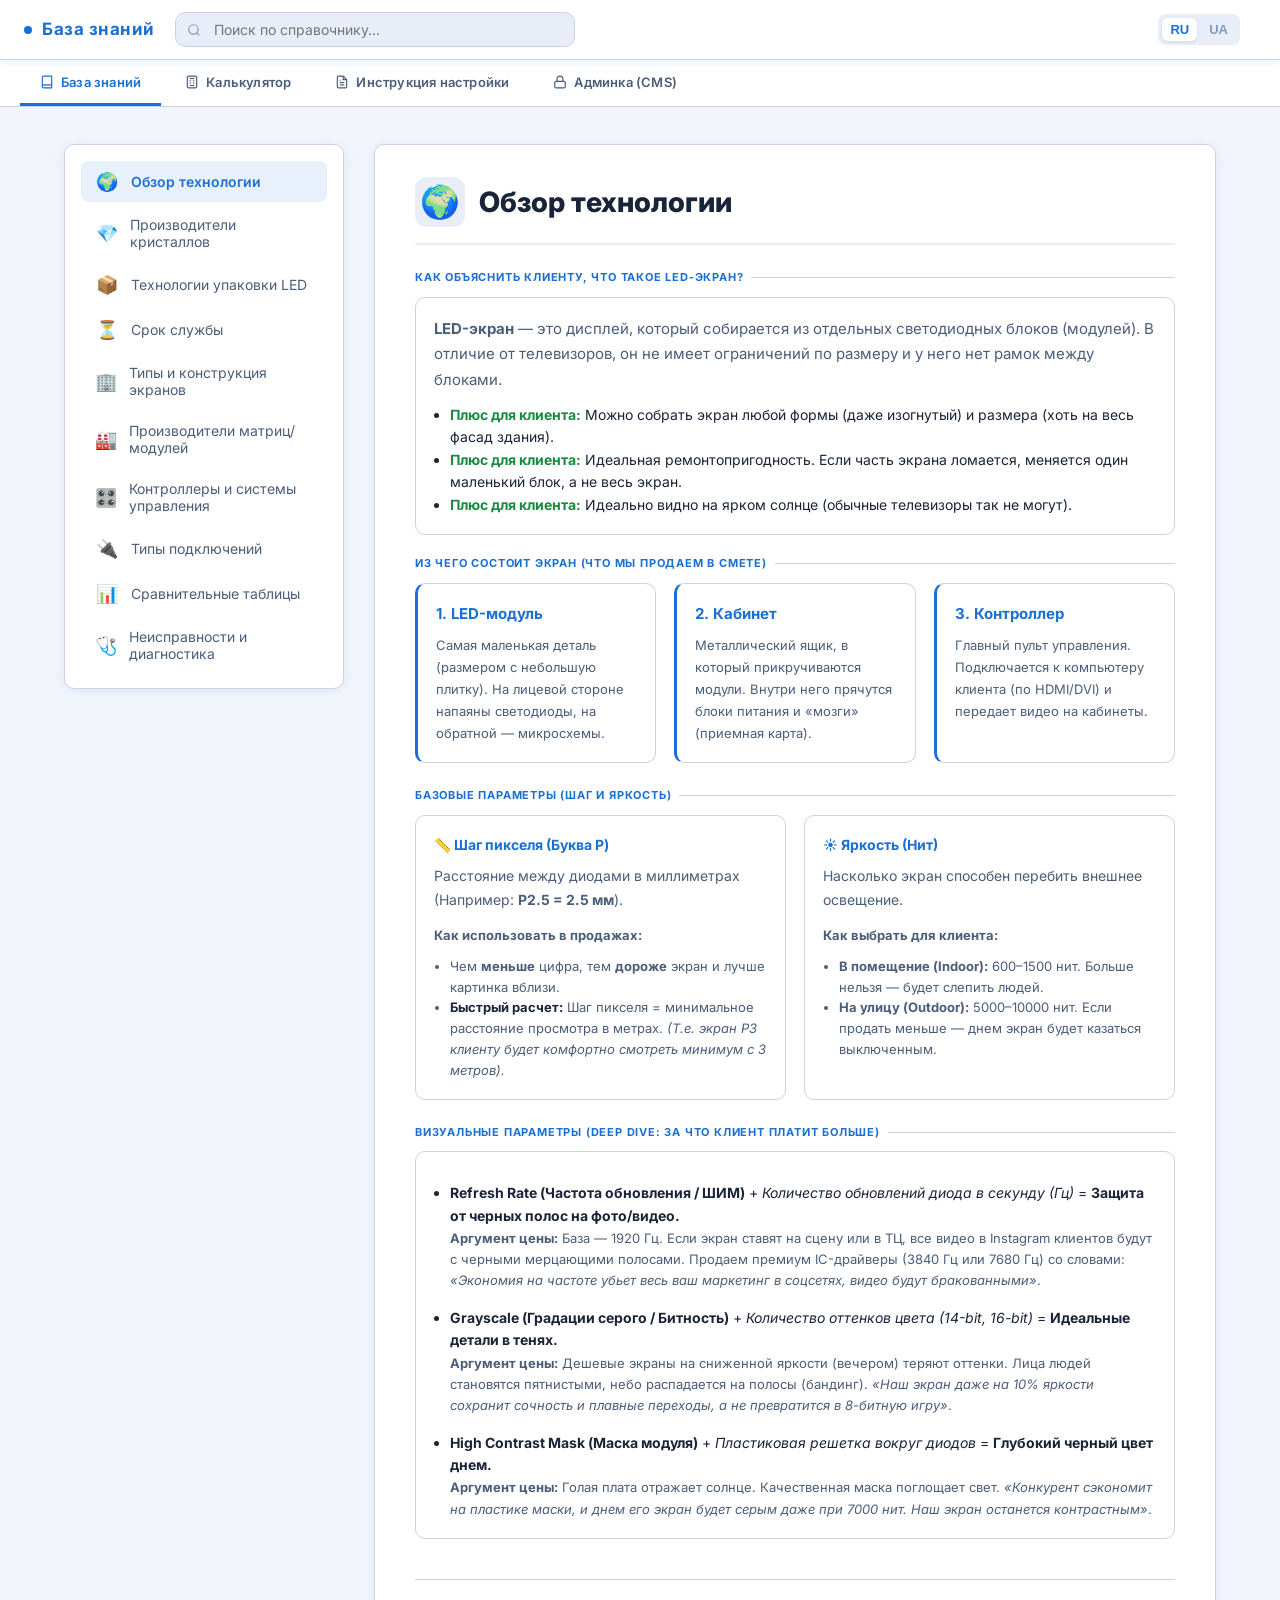
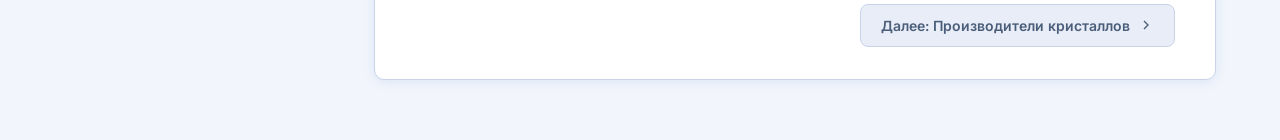
==== commit fbfcc5bc: "v2.3" ====
--- a/index.html
+++ b/index.html
@@ -15,6 +15,7 @@
       rel="stylesheet">
     <link href="css/main.css" rel="stylesheet">
     <link href="css/wiki.css" rel="stylesheet">
+    <link href="css/calc.css" rel="stylesheet">
   </head>
 
   <body>
@@ -242,6 +243,7 @@
                     </div>
                   </div>
                 </div>
+                <div id="cabinet_visual"></div>
               </div>
 
               <!-- Section C: Hardware Table -->
@@ -272,572 +274,7 @@
       </section>
 
       <!-- CSS for Wizard -->
-      <style>
-        .calc-wizard {
-          background: var(--card);
-          border: 1px solid var(--border);
-          border-radius: 12px;
-          padding: 32px;
-          box-shadow: var(--shadow);
-          display: flex;
-          flex-direction: column;
-          gap: 32px;
-        }
-
-        .wizard-step {
-          display: flex;
-          flex-direction: column;
-          gap: 16px;
-        }
-
-        .step-header {
-          display: flex;
-          align-items: center;
-          gap: 12px;
-          border-bottom: 2px solid var(--bg2);
-          padding-bottom: 8px;
-        }
-
-        .step-num {
-          background: var(--accent);
-          color: #fff;
-          width: 28px;
-          height: 28px;
-          display: flex;
-          align-items: center;
-          justify-content: center;
-          border-radius: 50%;
-          font-weight: 700;
-          font-size: 14px;
-        }
-
-        .step-title {
-          font-size: 18px;
-          font-weight: 700;
-          color: var(--text);
-        }
-
-        .step-body {
-          padding-left: 40px;
-        }
-
-        .form-row-3 {
-          display: grid;
-          grid-template-columns: repeat(3, 1fr);
-          gap: 16px;
-        }
-
-        .form-row-2 {
-          display: grid;
-          grid-template-columns: repeat(2, 1fr);
-          gap: 16px;
-        }
-
-        .form-row-4 {
-          display: grid;
-          grid-template-columns: repeat(4, 1fr);
-          gap: 16px;
-        }
-
-        @media (max-width: 768px) {
-
-          .form-row-3,
-          .form-row-2,
-          .form-row-4 {
-            grid-template-columns: 1fr;
-          }
-
-          .step-body {
-            padding-left: 0;
-            margin-top: 12px;
-          }
-        }
-
-        .hint-box {
-          margin-top: 8px;
-          font-size: 13px;
-          color: var(--text3);
-          background: var(--bg2);
-          padding: 8px 12px;
-          border-radius: 6px;
-          border-left: 3px solid var(--accent);
-        }
-
-        /* Lang Switch */
-        .lang-switch {
-          display: flex;
-          gap: 4px;
-          background: var(--bg2);
-          padding: 4px;
-          border-radius: 8px;
-          margin-left: auto;
-          margin-right: 16px;
-        }
-
-        .lang-btn {
-          background: transparent;
-          border: none;
-          padding: 4px 8px;
-          border-radius: 6px;
-          font-size: 13px;
-          font-weight: 600;
-          color: var(--text3);
-          cursor: pointer;
-          transition: 0.2s;
-        }
-
-        .lang-btn.active {
-          background: #fff;
-          color: var(--accent);
-          box-shadow: 0 1px 3px rgba(0, 0, 0, 0.1);
-        }
-
-        /* Receipt Section */
-        .wizard-receipt {
-          margin-top: 16px;
-          background: #fff;
-          border: 1px solid #e2e8f0;
-          border-radius: 12px;
-          padding: 32px;
-          box-shadow: 0 4px 6px -1px rgba(0, 0, 0, 0.05);
-        }
-
-        .receipt-header {
-          display: flex;
-          justify-content: space-between;
-          align-items: center;
-          font-size: 20px;
-          font-weight: 800;
-          color: #0f172a;
-          margin-bottom: 24px;
-          text-transform: uppercase;
-          letter-spacing: 0.5px;
-          border-bottom: 2px solid #e2e8f0;
-          padding-bottom: 16px;
-        }
-
-        .offer-sections {
-          display: flex;
-          flex-direction: column;
-          gap: 32px;
-        }
-
-        .section-title {
-          font-size: 16px;
-          font-weight: 700;
-          color: #334155;
-          margin-bottom: 16px;
-        }
-
-        /* Tech Grid */
-        .tech-grid {
-          display: grid;
-          grid-template-columns: repeat(4, 1fr);
-          gap: 16px;
-        }
-
-        @media (max-width: 1024px) {
-          .tech-grid {
-            grid-template-columns: repeat(2, 1fr);
-          }
-        }
-
-        @media (max-width: 640px) {
-          .tech-grid {
-            grid-template-columns: 1fr;
-          }
-        }
-
-        .tech-card {
-          background: #f8fafc;
-          border: 1px solid #e2e8f0;
-          border-radius: 8px;
-          padding: 16px;
-          display: flex;
-          gap: 12px;
-          align-items: flex-start;
-        }
-
-        .tc-icon {
-          font-size: 24px;
-          line-height: 1;
-        }
-
-        .tc-label {
-          font-size: 12px;
-          text-transform: uppercase;
-          color: #64748b;
-          font-weight: 600;
-          margin-bottom: 4px;
-        }
-
-        .tc-val {
-          font-size: 18px;
-          font-weight: 800;
-          color: #0ea5e9;
-          font-family: 'JetBrains Mono', monospace;
-        }
-
-        .tc-sub {
-          font-size: 12px;
-          color: #ef4444;
-          margin-top: 4px;
-          font-weight: 500;
-        }
-
-        .tc-sub.ok {
-          color: #10b981;
-        }
-
-        /* Table */
-        .receipt-table {
-          width: 100%;
-          border-collapse: collapse;
-        }
-
-        .receipt-table th,
-        .receipt-table td {
-          padding: 12px 8px;
-          border-bottom: 1px solid #e2e8f0;
-          font-size: 14px;
-          color: #334155;
-        }
-
-        .receipt-table th {
-          color: #64748b;
-          text-transform: uppercase;
-          font-size: 11px;
-          text-align: left;
-          font-weight: 600;
-        }
-
-        .text-center {
-          text-align: center !important;
-        }
-
-        .text-right {
-          text-align: right !important;
-        }
-
-        .receipt-total td {
-          font-weight: 800;
-          font-size: 18px;
-          color: #0f172a;
-          border-top: 2px solid #cbd5e1;
-          border-bottom: none;
-          padding-top: 16px;
-        }
-
-        #receipt_total {
-          color: #059669;
-          font-size: 22px;
-        }
-
-        .ri-name {
-          font-weight: 600;
-          color: #0f172a;
-          display: block;
-        }
-
-        .ri-desc {
-          font-size: 12px;
-          color: #64748b;
-          margin-top: 2px;
-        }
-
-        /* Print Styles */
-        @media print {
-          body * {
-            visibility: hidden;
-          }
-
-          #printable-offer,
-          #printable-offer * {
-            visibility: visible;
-          }
-
-          #printable-offer {
-            position: absolute;
-            left: 0;
-            top: 0;
-            width: 100%;
-            border: none;
-            box-shadow: none;
-            padding: 0;
-          }
-
-          .no-print {
-            display: none !important;
-          }
-
-          .wizard-receipt {
-            margin-top: 0;
-          }
-
-          .tech-card {
-            break-inside: avoid;
-            border-color: #cbd5e1;
-          }
-        }
-      </style>
-
-      <script type="module">
-        import { DB, loadDB } from './js/data/database.js';
-        import { t, dbT, initI18n } from './js/i18n.js';
-
-        let currentEnv = 'indoor';
-
-        function init() {
-          initI18n(); // Setup language
-          // Removed DB bindings for fixed costs and markup
-
-          updateLists();
-          window.updateCalc = updateCalc; // Expose to global for onchange
-        }
-
-        function updateLists() {
-          currentEnv = document.getElementById('w_env').value;
-
-          // Update Modules
-          const modSelect = document.getElementById('w_mod');
-          const prevMod = modSelect.value;
-          modSelect.innerHTML = '';
-          DB.matrices.filter(m => m.location === currentEnv).forEach(m => {
-            const opt = document.createElement('option');
-            opt.value = m.id;
-            opt.textContent = `${m.model} (${m.moduleW}x${m.moduleH}mm) - $${m.priceUSD}`;
-            modSelect.appendChild(opt);
-          });
-          if (prevMod && [...modSelect.options].some(o => o.value === prevMod)) {
-            modSelect.value = prevMod;
-          }
-
-          // Update Controllers
-          const ctrlSelect = document.getElementById('w_ctrl');
-          const prevCtrl = ctrlSelect.value;
-          ctrlSelect.innerHTML = '';
-          DB.controllers.forEach(c => {
-            const opt = document.createElement('option');
-            opt.value = c.id;
-            opt.textContent = `${c.manufacturer} ${c.model} (до ${(c.maxPixels / 1000000).toFixed(1)}M px)`;
-            ctrlSelect.appendChild(opt);
-          });
-          if (prevCtrl && [...ctrlSelect.options].some(o => o.value === prevCtrl)) {
-            ctrlSelect.value = prevCtrl;
-          }
-
-          // Update Power Supplies
-          const psuSelect = document.getElementById('w_psu');
-          const prevPsu = psuSelect.value;
-          psuSelect.innerHTML = '';
-          DB.powerSupplies.forEach(p => {
-            const opt = document.createElement('option');
-            opt.value = p.id;
-            opt.textContent = `${p.model} (${p.watts}W) - $${p.priceUSD}`;
-            psuSelect.appendChild(opt);
-          });
-          if (prevPsu && [...psuSelect.options].some(o => o.value === prevPsu)) {
-            psuSelect.value = prevPsu;
-          }
-          // Update Receiving Cards
-          const rcardSelect = document.getElementById('w_rcard');
-          const prevRcard = rcardSelect.value;
-          rcardSelect.innerHTML = '';
-          DB.receivingCards.forEach(r => {
-            const opt = document.createElement('option');
-            opt.value = r.id;
-            opt.textContent = `${r.model} - $${r.priceUSD}`;
-            rcardSelect.appendChild(opt);
-          });
-          if (prevRcard && [...rcardSelect.options].some(o => o.value === prevRcard)) {
-            rcardSelect.value = prevRcard;
-          }
-
-          updateCalc();
-        }
-
-        function updateCalc() {
-          // Check if env changed
-          const newEnv = document.getElementById('w_env').value;
-          if (newEnv !== currentEnv) {
-            updateLists();
-            return;
-          }
-
-          const modId = document.getElementById('w_mod').value;
-          const ctrlId = document.getElementById('w_ctrl').value;
-          const psuId = document.getElementById('w_psu').value;
-          const rcardId = document.getElementById('w_rcard').value;
-          const mod = DB.matrices.find(m => m.id === modId);
-          const ctrl = DB.controllers.find(c => c.id === ctrlId);
-          const psu = DB.powerSupplies.find(p => p.id === psuId);
-          const rcard = DB.receivingCards.find(r => r.id === rcardId);
-          if (!mod || !ctrl || !psu || !rcard) return;
-
-          // Render Hints
-          document.getElementById('w_mod_hints').innerHTML = `<b>Яркость:</b> ${mod.brightness} nits | <b>Защита:</b> ${mod.ip} | <b>Технология:</b> ${mod.technology}`;
-          document.getElementById('w_ctrl_hints').innerHTML = `<b>Тип:</b> ${ctrl.type} | <b>Порты:</b> ${ctrl.ethernetPorts} | <b>Облако:</b> ${ctrl.cloud ? 'Да' : 'Нет'}`;
-          document.getElementById('w_psu_hints').innerHTML = `<b>Мощность:</b> ${psu.watts}W | <b>Запас:</b> ${psu.usageFactor * 100}% | <b>Вольтаж:</b> ${psu.voltage}V`;
-          document.getElementById('w_rcard_hints').innerHTML = `<b>Описание:</b> ${dbT(rcard, 'notes')}`;
-
-          // Inputs
-          const w_mm = parseFloat(document.getElementById('w_width').value) || 0;
-          const h_mm = parseFloat(document.getElementById('w_height').value) || 0;
-          const usdRate = parseFloat(document.getElementById('w_usd_rate').value) || 40.0;
-          const markup = 1; // Убрана общая наценка
-          const isTwoSides = document.getElementById('w_two_sides').checked;
-          const sidesMultiplier = isTwoSides ? 2 : 1;
-
-          // Geometry
-          const cols = Math.round(w_mm / mod.moduleW) || 1;
-          const rows = Math.round(h_mm / mod.moduleH) || 1;
-          const totalMods = cols * rows * sidesMultiplier;
-
-          const realW = cols * mod.moduleW;
-          const realH = rows * mod.moduleH;
-
-          // Resolution per module (calculate via pitch if not provided in DB)
-          // pixel count = dimension / pitch
-          const modResW = Math.round(mod.moduleW / mod.pitch);
-          const modResH = Math.round(mod.moduleH / mod.pitch);
-          const resW = cols * modResW;
-          const resH = rows * modResH;
-          const totalPx = resW * resH * sidesMultiplier;
-
-          // Power
-          const maxPwrW = totalMods * mod.maxPowerPerModule;
-          const avgPwrW = maxPwrW * 0.35; // 35% typical
-
-          // Aspect Ratio & Distance
-          const aspectRatio = realW / realH;
-          let aspectText = `Формат ${(aspectRatio).toFixed(2)}:1`;
-          let aspectClass = '';
-          if (aspectRatio >= 1.6 && aspectRatio <= 1.9) {
-            aspectText = t('aspect_ok');
-            aspectClass = 'ok';
-          } else {
-            aspectText = t('aspect_bad');
-          }
-
-          const minDist = mod.pitch;
-          const optDist = mod.pitch * 2.5;
-
-          // Update Tech Bar
-          document.getElementById('r_size').textContent = `${(realW / 1000).toFixed(2)} × ${(realH / 1000).toFixed(2)} м`;
-
-          const elAspect = document.getElementById('r_aspect');
-          elAspect.textContent = aspectText;
-          elAspect.className = 'tc-sub ' + aspectClass;
-
-          document.getElementById('r_res').textContent = `${resW} × ${resH} px`;
-          document.getElementById('r_dist').textContent = `${t('opt_dist')} ${optDist.toFixed(1)} м`;
-
-          document.getElementById('r_power').textContent = `${(maxPwrW / 1000).toFixed(1)} / ${(avgPwrW / 1000).toFixed(1)} кВт`;
-
-          // Cabinet approximation
-          const modsPerCabW = Math.round(mod.cabinetW / mod.moduleW) || 1;
-          const modsPerCabH = Math.round(mod.cabinetH / mod.moduleH) || 1;
-          const cabCols = Math.ceil(cols / modsPerCabW);
-          const cabRows = Math.ceil(rows / modsPerCabH);
-          const totalCabs = cabCols * cabRows * sidesMultiplier;
-
-          // Draw Matrix stats
-          const elMatrix = document.getElementById('r_matrix');
-          elMatrix.textContent = `${cols} × ${rows} ${isTwoSides ? '(x2) ' : ''}(${totalMods} ${t('pcs')})`;
-
-          const elMatrixSub = document.getElementById('r_matrix_sub');
-          elMatrixSub.textContent = `~ ${totalCabs} кабинетов (${cabCols}×${cabRows})`;
-          elMatrixSub.style.color = 'var(--text)';
-          elMatrixSub.style.fontWeight = '600';
-
-          // Hardware Quantities
-          const psuW = psu.watts * psu.usageFactor;
-          const psuCount = Math.ceil(maxPwrW / psuW) || 1;
-
-          // Calculation of receiving cards by HUB ports and pixel limits
-          // (modResW and modResH are already calculated above)
-          const maxPxW = rcard.maxPxW || 256;
-          const maxPxH = rcard.maxPxH || 256;
-          const hubPorts = rcard.hubPorts || 8;
-
-          // 1 port (HUB) drives 1 row of modules. How many modules can 1 port drive without exceeding maxPxW?
-          const colsPerPort = Math.floor(maxPxW / modResW) || 1;
-          const cardsForWidth = Math.ceil(cols / colsPerPort);
-
-          // How many rows of modules can 1 card drive?
-          // It is limited by the physical number of ports (hubPorts) AND the pixel height limit (maxPxH / modResH)
-          const maxRowsByPixels = Math.floor(maxPxH / modResH) || 1;
-          const rowsPerCard = Math.min(hubPorts, maxRowsByPixels);
-          const cardsForHeight = Math.ceil(rows / rowsPerCard);
-
-          // Total cards per 1 side
-          const cardsPerSide = cardsForWidth * cardsForHeight;
-
-          // Total cards for all sides
-          const rCardCount = cardsPerSide * sidesMultiplier;
-
-          // Prices UAH with markup
-          const toUAH = (usd) => (usd * usdRate * markup);
-          const pMod = toUAH(mod.priceUSD);
-          const pPsu = toUAH(psu.priceUSD);
-          const pRCard = toUAH(rcard.priceUSD);
-          const pCtrl = toUAH(ctrl.priceUSD);
-
-          // Sums//
-          const sMod = pMod * totalMods;
-          const sPsu = pPsu * psuCount;
-          const sRCard = pRCard * rCardCount;
-
-          const frameUAH = (parseFloat(document.getElementById('w_frame').value) || 0) * markup;
-          const delivUAH = (parseFloat(document.getElementById('w_delivery').value) || 0) * markup;
-          const setupRaw = (parseFloat(document.getElementById('w_setup').value) || 0) * markup;
-          const discPercent = parseFloat(document.getElementById('w_discount').value) || 0;
-          const discUAH = Math.round(setupRaw * (discPercent / 100));
-          const setupUAH = Math.max(0, Math.round(setupRaw - discUAH));
-
-          const total = sMod + sPsu + sRCard + pCtrl + frameUAH + delivUAH + setupUAH;
-          //
-          // Render Table
-          let html = '';
-          function tr(name, desc, qty, price, sum) {
-            if (qty > 0 || sum > 0) {
-              html += `<tr>
-        <td><span class="ri-name">${name}</span><span class="ri-desc">${desc}</span></td>
-        <td class="text-center">${qty} ${t('pcs')}</td>
-        <td class="text-right">${Math.round(price).toLocaleString('ru')}</td>
-        <td class="text-right"><b>${Math.round(sum).toLocaleString('ru')}</b></td>
-      </tr>`;
-            }
-          }
-
-          html += `<tr><td colspan="4" style="background:#f8fafc; padding:6px 12px; font-weight:700; font-size:12px; color:#475569; text-transform:uppercase; letter-spacing:0.5px;">${t('mat_title')}</td></tr>`;
-
-          tr(t('mod_title'), `${mod.model} (${mod.moduleW}x${mod.moduleH})`, totalMods, pMod, sMod);
-          tr(t('psu_title'), `${psu.model} — ${dbT(psu, 'notes')}`, psuCount, pPsu, sPsu);
-          tr(t('rcard_title'), `${rcard.model} — ${dbT(rcard, 'notes')}`, rCardCount, pRCard, sRCard);
-
-          const ctrlDesc = `${ctrl.manufacturer} ${ctrl.model} — ${dbT(ctrl, 'bestUse')}`;
-          tr(t('ctrl_title'), ctrlDesc, 1, pCtrl, pCtrl);
-
-          if (frameUAH > 0 || delivUAH > 0 || setupRaw > 0) {
-            html += `<tr><td colspan="4" style="background:#f8fafc; padding:6px 12px; font-weight:700; font-size:12px; color:#475569; text-transform:uppercase; letter-spacing:0.5px; border-top:2px solid #e2e8f0;">${t('srv_title')}</td></tr>`;
-          }
-
-          if (frameUAH > 0) tr(t('frame_title'), t('frame_desc'), 1, frameUAH, frameUAH);
-          if (delivUAH > 0) tr(t('deliv_title'), t('deliv_desc'), 1, delivUAH, delivUAH);
-          if (setupRaw > 0) {
-            const dStr = discPercent > 0 ? ` (${t('discount_txt')} -${discPercent}%)` : '';
-            tr(t('setup_title'), t('setup_desc') + dStr, 1, setupUAH, setupUAH);
-          }
-
-          document.getElementById('receipt_body').innerHTML = html;
-          document.getElementById('receipt_total').textContent = Math.round(total).toLocaleString('ru') + ' ₴';
-        }
-
-        loadDB().then(() => {
-          init();
-        });
-      </script>
+
       <!-- GUIDE TAB -->
       <section class="section" id="tab-guide">
         <div class="page-title">Инструкция настройки</div>
@@ -857,80 +294,10 @@
 
     </main>
 
-    <script type="module" src="js/app.js?v=3"></script>
-    <script type="module" src="js/admin.js?v=9"></script>
-    <script>
-
-      // Calculators
-      function calcResolution() {
-        const w = parseFloat(document.getElementById('c1w').value);
-        const h = parseFloat(document.getElementById('c1h').value);
-        const p = parseFloat(document.getElementById('c1p').value);
-        if (!w || !h || !p) return;
-        const pw = Math.round(w / p);
-        const ph = Math.round(h / p);
-        const total = pw * ph;
-        const dens = Math.round(total / ((w / 1000) * (h / 1000)));
-        const dist = (p * 1.0).toFixed(1);
-        document.getElementById('r1res').textContent = `${pw} × ${ph} px`;
-        document.getElementById('r1total').textContent = total.toLocaleString('ru') + ' пикс.';
-        document.getElementById('r1dens').textContent = dens.toLocaleString('ru') + ' пикс./м²';
-        document.getElementById('r1dist').textContent = dist + ' м';
-        document.getElementById('r1').classList.add('show');
-      }
-
-      function calcPower() {
-        const area = parseFloat(document.getElementById('c2area').value);
-        const type = document.getElementById('c2type').value;
-        const load = parseFloat(document.getElementById('c2load').value) / 100;
-        const map = { outdoor: 450, indoor: 300, rental: 380, fine: 500 };
-        const wpm2 = map[type];
-        const maxW = area * wpm2;
-        const workW = maxW * load;
-        const amps = (workW / 220).toFixed(1);
-        const psus = Math.ceil(workW / 300);
-        const kwh = ((workW * 12) / 1000).toFixed(1);
-        document.getElementById('r2max').textContent = Math.round(maxW).toLocaleString('ru') + ' Вт';
-        document.getElementById('r2work').textContent = Math.round(workW).toLocaleString('ru') + ' Вт';
-        document.getElementById('r2amp').textContent = amps + ' А';
-        document.getElementById('r2psu').textContent = psus + ' шт.';
-        document.getElementById('r2kwh').textContent = kwh + ' кВт·ч';
-        document.getElementById('r2').classList.add('show');
-      }
-
-      function calcPitch() {
-        const dist = parseFloat(document.getElementById('c3dist').value);
-        const env = document.getElementById('c3env').value;
-        const mult = { indoor: 1.0, outdoor: 1.4, stage: 0.9 };
-        const k = mult[env];
-        const rec = (dist / k).toFixed(1);
-        const max = (dist / (k * 0.7)).toFixed(1);
-        const p4k = (4000 / 3840).toFixed(2);
-        document.getElementById('r3pitch').textContent = `P${rec} мм`;
-        document.getElementById('r3max').textContent = `P${max} мм`;
-        document.getElementById('r3_4k').textContent = `P${p4k} мм`;
-        document.getElementById('r3').classList.add('show');
-      }
-
-      function calcCabinets() {
-        const sw = parseFloat(document.getElementById('c4sw').value);
-        const sh = parseFloat(document.getElementById('c4sh').value);
-        const cw = parseFloat(document.getElementById('c4cw').value);
-        const ch = parseFloat(document.getElementById('c4ch').value);
-        const cols = Math.round(sw / cw);
-        const rows = Math.round(sh / ch);
-        const total = cols * rows;
-        const rw = (cols * cw / 1000).toFixed(2);
-        const rh = (rows * ch / 1000).toFixed(2);
-        const area = (rw * rh).toFixed(2);
-        document.getElementById('r4cw').textContent = cols + ' шт.';
-        document.getElementById('r4ch').textContent = rows + ' шт.';
-        document.getElementById('r4total').textContent = total + ' шт.';
-        document.getElementById('r4real').textContent = `${rw} × ${rh} м`;
-        document.getElementById('r4area').textContent = area + ' м²';
-        document.getElementById('r4').classList.add('show');
-      }
-    </script>
+    <script type="module" src="js/app.js?v=4"></script>
+    <script type="module" src="js/admin.js?v=11"></script>
+    <script type="module" src="js/calc.js"></script>
+    <script src="js/mini_calcs.js"></script>
   </body>
 
-  </html>+  </html>
--- a/css/calc.css
+++ b/css/calc.css
@@ -0,0 +1,307 @@
+        .calc-wizard {
+          background: var(--card);
+          border: 1px solid var(--border);
+          border-radius: 12px;
+          padding: 32px;
+          box-shadow: var(--shadow);
+          display: flex;
+          flex-direction: column;
+          gap: 32px;
+        }
+
+        .wizard-step {
+          display: flex;
+          flex-direction: column;
+          gap: 16px;
+        }
+
+        .step-header {
+          display: flex;
+          align-items: center;
+          gap: 12px;
+          border-bottom: 2px solid var(--bg2);
+          padding-bottom: 8px;
+        }
+
+        .step-num {
+          background: var(--accent);
+          color: #fff;
+          width: 28px;
+          height: 28px;
+          display: flex;
+          align-items: center;
+          justify-content: center;
+          border-radius: 50%;
+          font-weight: 700;
+          font-size: 14px;
+        }
+
+        .step-title {
+          font-size: 18px;
+          font-weight: 700;
+          color: var(--text);
+        }
+
+        .step-body {
+          padding-left: 40px;
+        }
+
+        .form-row-3 {
+          display: grid;
+          grid-template-columns: repeat(3, 1fr);
+          gap: 16px;
+        }
+
+        .form-row-2 {
+          display: grid;
+          grid-template-columns: repeat(2, 1fr);
+          gap: 16px;
+        }
+
+        .form-row-4 {
+          display: grid;
+          grid-template-columns: repeat(4, 1fr);
+          gap: 16px;
+        }
+
+        @media (max-width: 768px) {
+
+          .form-row-3,
+          .form-row-2,
+          .form-row-4 {
+            grid-template-columns: 1fr;
+          }
+
+          .step-body {
+            padding-left: 0;
+            margin-top: 12px;
+          }
+        }
+
+        .hint-box {
+          margin-top: 8px;
+          font-size: 13px;
+          color: var(--text3);
+          background: var(--bg2);
+          padding: 8px 12px;
+          border-radius: 6px;
+          border-left: 3px solid var(--accent);
+        }
+
+        /* Lang Switch */
+        .lang-switch {
+          display: flex;
+          gap: 4px;
+          background: var(--bg2);
+          padding: 4px;
+          border-radius: 8px;
+          margin-left: auto;
+          margin-right: 16px;
+        }
+
+        .lang-btn {
+          background: transparent;
+          border: none;
+          padding: 4px 8px;
+          border-radius: 6px;
+          font-size: 13px;
+          font-weight: 600;
+          color: var(--text3);
+          cursor: pointer;
+          transition: 0.2s;
+        }
+
+        .lang-btn.active {
+          background: #fff;
+          color: var(--accent);
+          box-shadow: 0 1px 3px rgba(0, 0, 0, 0.1);
+        }
+
+        /* Receipt Section */
+        .wizard-receipt {
+          margin-top: 16px;
+          background: #fff;
+          border: 1px solid #e2e8f0;
+          border-radius: 12px;
+          padding: 32px;
+          box-shadow: 0 4px 6px -1px rgba(0, 0, 0, 0.05);
+        }
+
+        .receipt-header {
+          display: flex;
+          justify-content: space-between;
+          align-items: center;
+          font-size: 20px;
+          font-weight: 800;
+          color: #0f172a;
+          margin-bottom: 24px;
+          text-transform: uppercase;
+          letter-spacing: 0.5px;
+          border-bottom: 2px solid #e2e8f0;
+          padding-bottom: 16px;
+        }
+
+        .offer-sections {
+          display: flex;
+          flex-direction: column;
+          gap: 32px;
+        }
+
+        .section-title {
+          font-size: 16px;
+          font-weight: 700;
+          color: #334155;
+          margin-bottom: 16px;
+        }
+
+        /* Tech Grid */
+        .tech-grid {
+          display: grid;
+          grid-template-columns: repeat(4, 1fr);
+          gap: 16px;
+        }
+
+        @media (max-width: 1024px) {
+          .tech-grid {
+            grid-template-columns: repeat(2, 1fr);
+          }
+        }
+
+        @media (max-width: 640px) {
+          .tech-grid {
+            grid-template-columns: 1fr;
+          }
+        }
+
+        .tech-card {
+          background: #f8fafc;
+          border: 1px solid #e2e8f0;
+          border-radius: 8px;
+          padding: 16px;
+          display: flex;
+          gap: 12px;
+          align-items: flex-start;
+        }
+
+        .tc-icon {
+          font-size: 24px;
+          line-height: 1;
+        }
+
+        .tc-label {
+          font-size: 12px;
+          text-transform: uppercase;
+          color: #64748b;
+          font-weight: 600;
+          margin-bottom: 4px;
+        }
+
+        .tc-val {
+          font-size: 18px;
+          font-weight: 800;
+          color: #0ea5e9;
+          font-family: 'JetBrains Mono', monospace;
+        }
+
+        .tc-sub {
+          font-size: 12px;
+          color: #ef4444;
+          margin-top: 4px;
+          font-weight: 500;
+        }
+
+        .tc-sub.ok {
+          color: #10b981;
+        }
+
+        /* Table */
+        .receipt-table {
+          width: 100%;
+          border-collapse: collapse;
+        }
+
+        .receipt-table th,
+        .receipt-table td {
+          padding: 12px 8px;
+          border-bottom: 1px solid #e2e8f0;
+          font-size: 14px;
+          color: #334155;
+        }
+
+        .receipt-table th {
+          color: #64748b;
+          text-transform: uppercase;
+          font-size: 11px;
+          text-align: left;
+          font-weight: 600;
+        }
+
+        .text-center {
+          text-align: center !important;
+        }
+
+        .text-right {
+          text-align: right !important;
+        }
+
+        .receipt-total td {
+          font-weight: 800;
+          font-size: 18px;
+          color: #0f172a;
+          border-top: 2px solid #cbd5e1;
+          border-bottom: none;
+          padding-top: 16px;
+        }
+
+        #receipt_total {
+          color: #059669;
+          font-size: 22px;
+        }
+
+        .ri-name {
+          font-weight: 600;
+          color: #0f172a;
+          display: block;
+        }
+
+        .ri-desc {
+          font-size: 12px;
+          color: #64748b;
+          margin-top: 2px;
+        }
+
+        /* Print Styles */
+        @media print {
+          body * {
+            visibility: hidden;
+          }
+
+          #printable-offer,
+          #printable-offer * {
+            visibility: visible;
+          }
+
+          #printable-offer {
+            position: absolute;
+            left: 0;
+            top: 0;
+            width: 100%;
+            border: none;
+            box-shadow: none;
+            padding: 0;
+          }
+
+          .no-print {
+            display: none !important;
+          }
+
+          .wizard-receipt {
+            margin-top: 0;
+          }
+
+          .tech-card {
+            break-inside: avoid;
+            border-color: #cbd5e1;
+          }
+        }
+
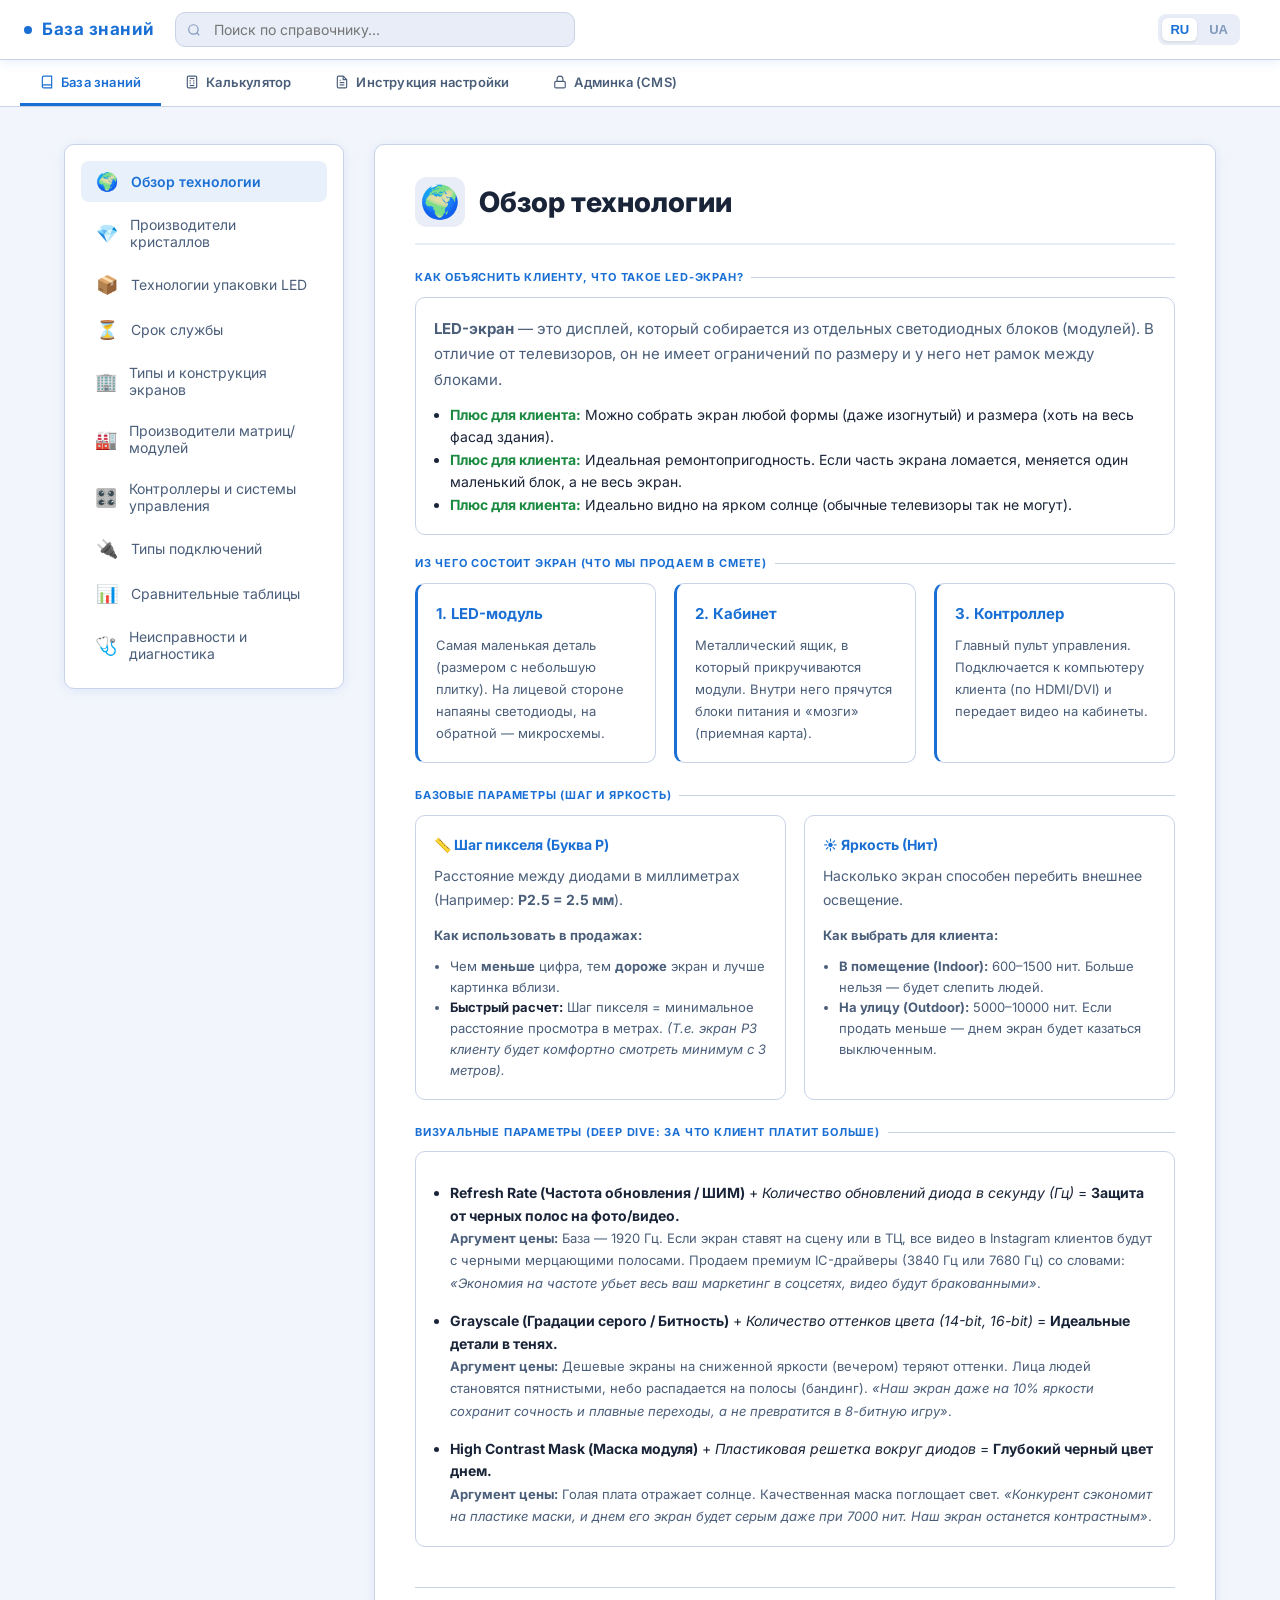
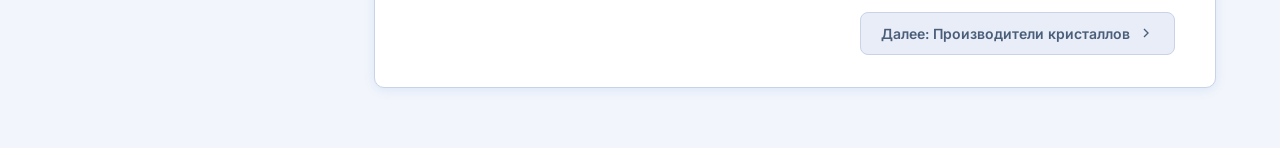
==== commit 40a78707: "v2.31" ====
--- a/index.html
+++ b/index.html
@@ -1,15 +1,11 @@
-<link href="css/main.css" rel="stylesheet">
-<link href="css/wiki.css" rel="stylesheet">
-</head>
-
-<body>
-  <!DOCTYPE html>
+<!DOCTYPE html>
   <html lang="ru">
 
   <head>
     <meta charset="UTF-8">
     <meta name="viewport" content="width=device-width,initial-scale=1.0">
     <title>LED База знаний</title>
+    <link rel="icon" type="image/png" href="favicon.png">
     <link
       href="https://fonts.googleapis.com/css2?family=Inter:wght@300;400;500;600;700&family=JetBrains+Mono:wght@400;600&display=swap"
       rel="stylesheet">
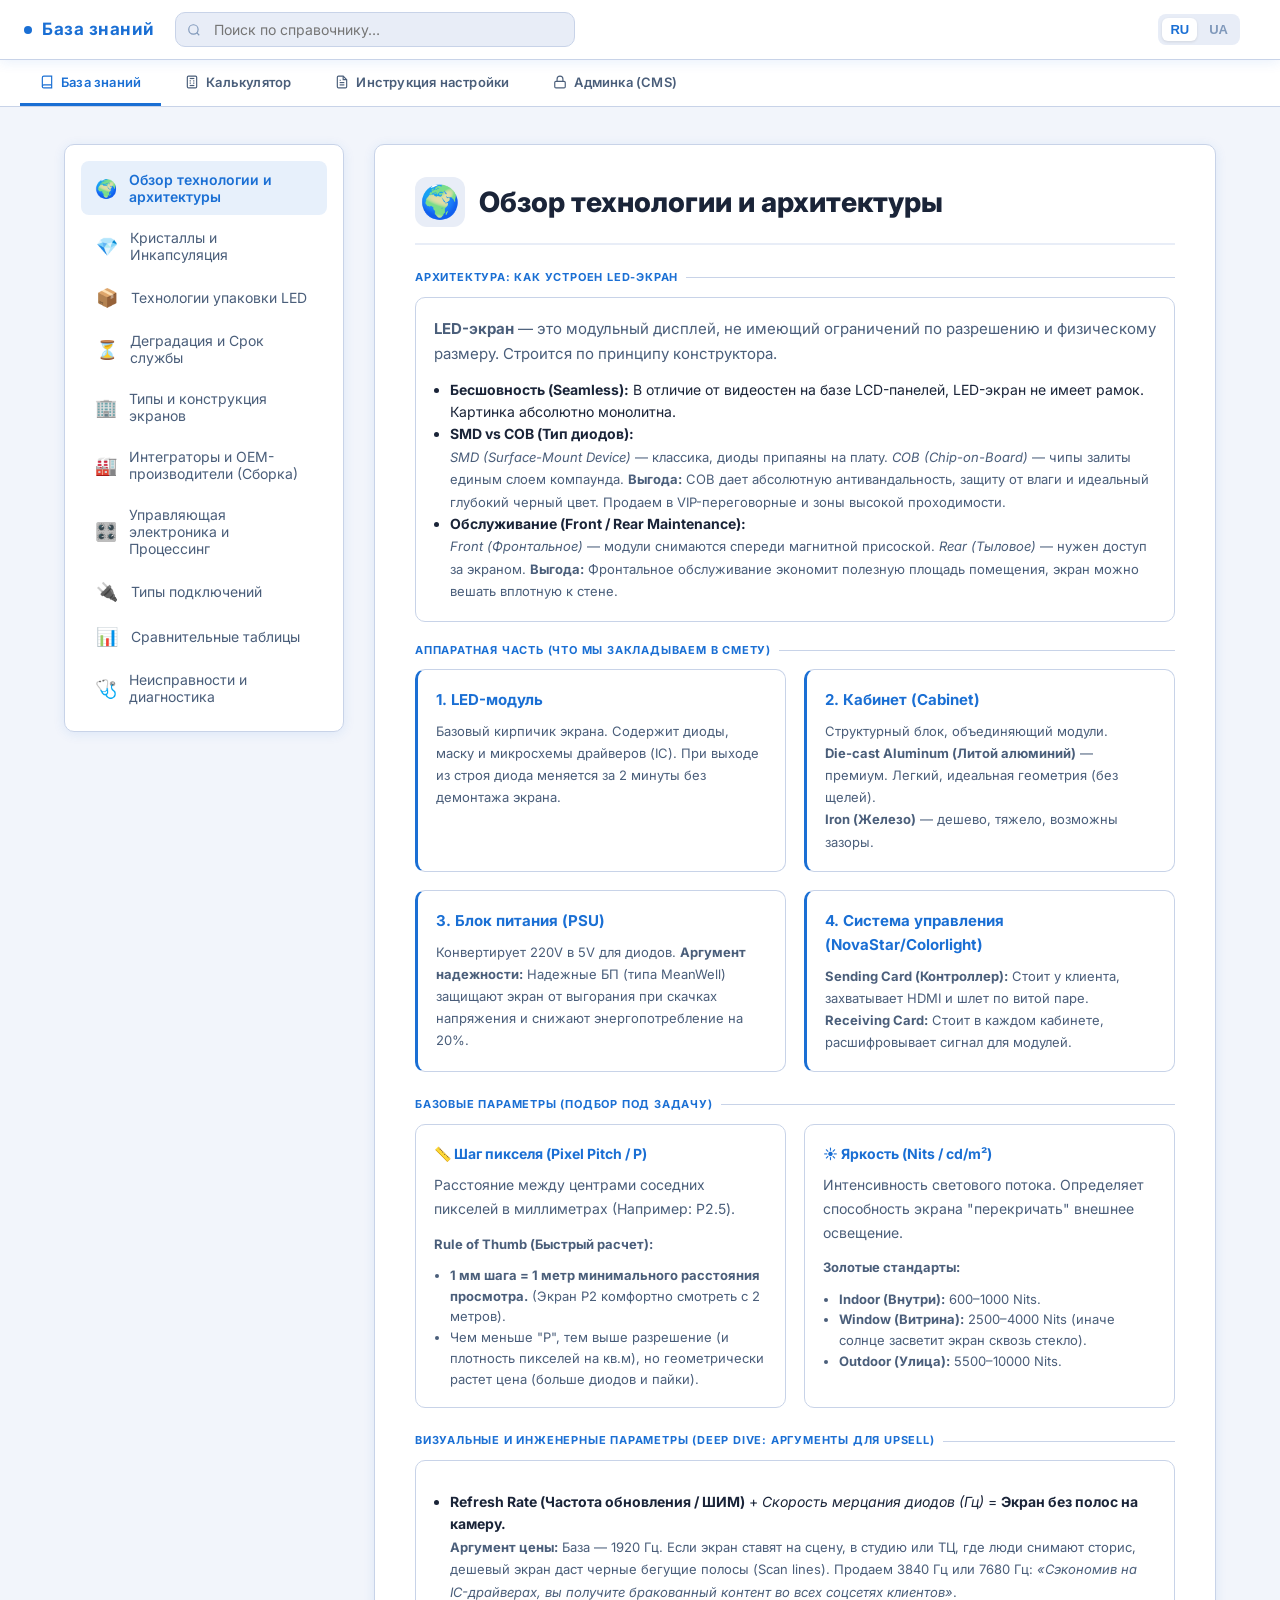
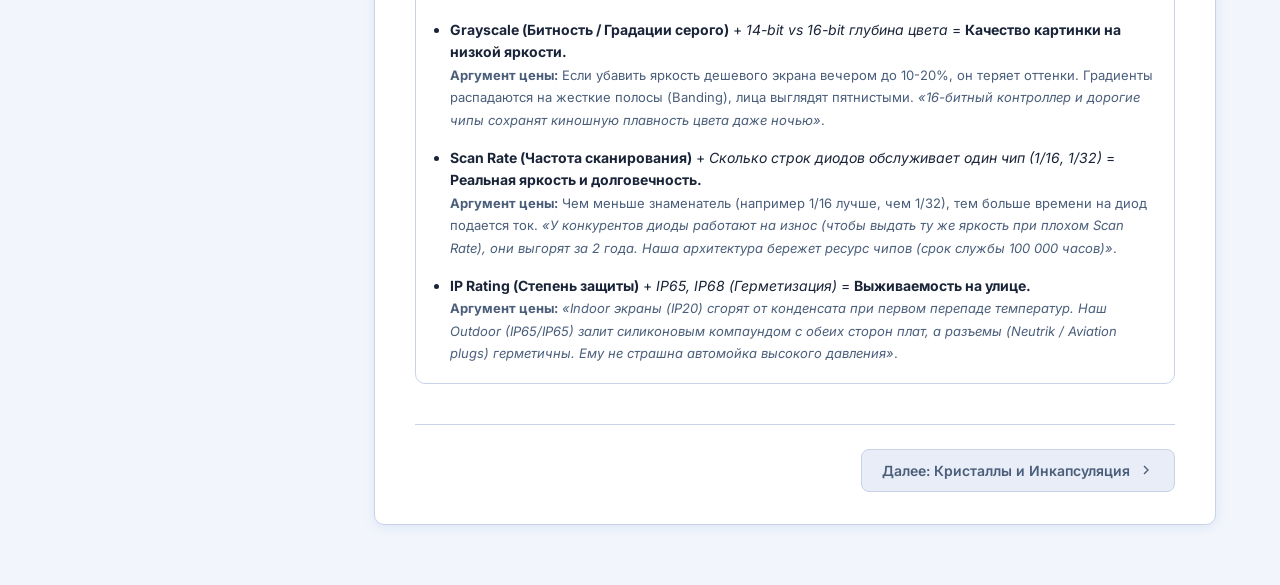
==== commit 052c3905: "v2.4" ====
--- a/index.html
+++ b/index.html
@@ -1,299 +1,301 @@
 <!DOCTYPE html>
-  <html lang="ru">
-
-  <head>
-    <meta charset="UTF-8">
-    <meta name="viewport" content="width=device-width,initial-scale=1.0">
-    <title>LED База знаний</title>
-    <link rel="icon" type="image/png" href="favicon.png">
-    <link
-      href="https://fonts.googleapis.com/css2?family=Inter:wght@300;400;500;600;700&family=JetBrains+Mono:wght@400;600&display=swap"
-      rel="stylesheet">
-    <link href="css/main.css" rel="stylesheet">
-    <link href="css/wiki.css" rel="stylesheet">
-    <link href="css/calc.css" rel="stylesheet">
-  </head>
-
-  <body>
-    <header class="header">
-      <div class="logo">
-        <div class="logo-dot"></div><span data-i18n="nav_knowledge">LED База знаний</span>
+<html lang="ru">
+
+<head>
+  <meta charset="UTF-8">
+  <meta name="viewport" content="width=device-width,initial-scale=1.0">
+  <title>LED База знаний</title>
+  <link rel="icon" type="image/png" href="favicon.svg">
+  <link
+    href="https://fonts.googleapis.com/css2?family=Inter:wght@300;400;500;600;700&family=JetBrains+Mono:wght@400;600&display=swap"
+    rel="stylesheet">
+  <link href="css/main.css" rel="stylesheet">
+  <link href="css/wiki.css" rel="stylesheet">
+  <link href="css/calc.css" rel="stylesheet">
+</head>
+
+<body>
+  <header class="header">
+    <div class="logo">
+      <div class="logo-dot"></div><span data-i18n="nav_knowledge">LED База знаний</span>
+    </div>
+    <div class="search-wrap">
+      <svg width="14" height="14" viewBox="0 0 24 24" fill="none" stroke="currentColor" stroke-width="2">
+        <circle cx="11" cy="11" r="8" />
+        <path d="m21 21-4.35-4.35" />
+      </svg>
+      <input type="text" id="globalSearch" data-i18n="search_ph" placeholder="Поиск по справочнику…"
+        oninput="window.doSearch && window.doSearch(this.value)" autocomplete="off" name="search_random">
+    </div>
+    <div class="lang-switch">
+      <button class="lang-btn active" id="lang_ru">RU</button>
+      <button class="lang-btn" id="lang_uk">UA</button>
+    </div>
+  </header>
+  <nav class="nav-bar">
+    <button class="tab-btn active" data-tab="knowledge">
+      <svg width="14" height="14" viewBox="0 0 24 24" fill="none" stroke="currentColor" stroke-width="2">
+        <path d="M4 19.5A2.5 2.5 0 0 1 6.5 17H20" />
+        <path d="M6.5 2H20v20H6.5A2.5 2.5 0 0 1 4 19.5v-15A2.5 2.5 0 0 1 6.5 2z" />
+      </svg>
+      <span data-i18n="nav_knowledge">База знаний</span>
+    </button>
+    <button class="tab-btn" data-tab="calc">
+      <svg width="14" height="14" viewBox="0 0 24 24" fill="none" stroke="currentColor" stroke-width="2">
+        <rect x="4" y="2" width="16" height="20" rx="2" />
+        <line x1="8" y1="6" x2="16" y2="6" />
+        <line x1="8" y1="10" x2="10" y2="10" />
+        <line x1="14" y1="10" x2="16" y2="10" />
+        <line x1="8" y1="14" x2="10" y2="14" />
+        <line x1="14" y1="14" x2="16" y2="14" />
+        <line x1="8" y1="18" x2="16" y2="18" />
+      </svg>
+      <span data-i18n="nav_calc">Калькулятор</span>
+    </button>
+    <button class="tab-btn" data-tab="guide">
+      <svg width="14" height="14" viewBox="0 0 24 24" fill="none" stroke="currentColor" stroke-width="2">
+        <path d="M14 2H6a2 2 0 0 0-2 2v16a2 2 0 0 0 2 2h12a2 2 0 0 0 2-2V8z" />
+        <polyline points="14 2 14 8 20 8" />
+        <line x1="16" y1="13" x2="8" y2="13" />
+        <line x1="16" y1="17" x2="8" y2="17" />
+        <polyline points="10 9 9 9 8 9" />
+      </svg>
+      <span data-i18n="nav_guide">Инструкция настройки</span>
+    </button>
+    <button class="tab-btn" data-tab="admin">
+      <svg width="14" height="14" viewBox="0 0 24 24" fill="none" stroke="currentColor" stroke-width="2">
+        <rect x="3" y="11" width="18" height="11" rx="2" ry="2" />
+        <path d="M7 11V7a5 5 0 0 1 10 0v4" />
+      </svg>
+      <span data-i18n="nav_admin">Админка (CMS)</span>
+    </button>
+  </nav>
+  <main class="main" id="mainContent">
+    <!-- KNOWLEDGE BASE -->
+    <section class="section active" id="tab-knowledge">
+      <div class="wiki-layout">
+        <aside class="wiki-sidebar" id="wikiSidebar"></aside>
+        <div class="wiki-content">
+          <div id="wikiContentArea"></div>
+          <div class="wiki-pagination">
+            <button class="wiki-btn hidden" id="wikiPrevBtn"></button>
+            <button class="wiki-btn hidden" id="wikiNextBtn"></button>
+          </div>
+        </div>
       </div>
-      <div class="search-wrap">
-        <svg width="14" height="14" viewBox="0 0 24 24" fill="none" stroke="currentColor" stroke-width="2">
-          <circle cx="11" cy="11" r="8" />
-          <path d="m21 21-4.35-4.35" />
-        </svg>
-        <input type="text" id="globalSearch" data-i18n="search_ph" placeholder="Поиск по справочнику…"
-          oninput="window.doSearch && window.doSearch(this.value)" autocomplete="off" name="search_random">
-      </div>
-      <div class="lang-switch">
-        <button class="lang-btn active" id="lang_ru">RU</button>
-        <button class="lang-btn" id="lang_uk">UA</button>
-      </div>
-    </header>
-    <nav class="nav-bar">
-      <button class="tab-btn active" data-tab="knowledge">
-        <svg width="14" height="14" viewBox="0 0 24 24" fill="none" stroke="currentColor" stroke-width="2">
-          <path d="M4 19.5A2.5 2.5 0 0 1 6.5 17H20" />
-          <path d="M6.5 2H20v20H6.5A2.5 2.5 0 0 1 4 19.5v-15A2.5 2.5 0 0 1 6.5 2z" />
-        </svg>
-        <span data-i18n="nav_knowledge">База знаний</span>
-      </button>
-      <button class="tab-btn" data-tab="calc">
-        <svg width="14" height="14" viewBox="0 0 24 24" fill="none" stroke="currentColor" stroke-width="2">
-          <rect x="4" y="2" width="16" height="20" rx="2" />
-          <line x1="8" y1="6" x2="16" y2="6" />
-          <line x1="8" y1="10" x2="10" y2="10" />
-          <line x1="14" y1="10" x2="16" y2="10" />
-          <line x1="8" y1="14" x2="10" y2="14" />
-          <line x1="14" y1="14" x2="16" y2="14" />
-          <line x1="8" y1="18" x2="16" y2="18" />
-        </svg>
-        <span data-i18n="nav_calc">Калькулятор</span>
-      </button>
-      <button class="tab-btn" data-tab="guide">
-        <svg width="14" height="14" viewBox="0 0 24 24" fill="none" stroke="currentColor" stroke-width="2">
-          <path d="M14 2H6a2 2 0 0 0-2 2v16a2 2 0 0 0 2 2h12a2 2 0 0 0 2-2V8z" />
-          <polyline points="14 2 14 8 20 8" />
-          <line x1="16" y1="13" x2="8" y2="13" />
-          <line x1="16" y1="17" x2="8" y2="17" />
-          <polyline points="10 9 9 9 8 9" />
-        </svg>
-        <span data-i18n="nav_guide">Инструкция настройки</span>
-      </button>
-      <button class="tab-btn" data-tab="admin">
-        <svg width="14" height="14" viewBox="0 0 24 24" fill="none" stroke="currentColor" stroke-width="2">
-          <rect x="3" y="11" width="18" height="11" rx="2" ry="2" />
-          <path d="M7 11V7a5 5 0 0 1 10 0v4" />
-        </svg>
-        <span data-i18n="nav_admin">Админка (CMS)</span>
-      </button>
-    </nav>
-    <main class="main" id="mainContent">
-      <!-- KNOWLEDGE BASE -->
-      <section class="section active" id="tab-knowledge">
-        <div class="wiki-layout">
-          <aside class="wiki-sidebar" id="wikiSidebar"></aside>
-          <div class="wiki-content">
-            <div id="wikiContentArea"></div>
-            <div class="wiki-pagination">
-              <button class="wiki-btn hidden" id="wikiPrevBtn"></button>
-              <button class="wiki-btn hidden" id="wikiNextBtn"></button>
-            </div>
-          </div>
-        </div>
-      </section>
-
-      <!-- CALCULATOR TAB -->
-      <section class="section" id="tab-calc">
-        <div class="page-title" data-i18n="calc_title" style="margin-bottom: 24px;">Смета и расчет проекта</div>
-
-        <div class="calc-wizard">
-          <!-- Блок 1: Исходные данные -->
-          <div class="wizard-step">
-            <div class="step-header">
-              <div class="step-num">1</div>
-              <div class="step-title" data-i18n="step_1">Параметры и габариты</div>
-            </div>
-            <div class="step-body">
-              <div class="form-row-3">
-                <div class="form-group">
-                  <label data-i18n="env_label">Среда использования</label>
-                  <select id="w_env" onchange="window.updateCalc()">
-                    <option value="indoor" data-i18n="env_in">Внутренний (Indoor)</option>
-                    <option value="outdoor" data-i18n="env_out">Уличный (Outdoor)</option>
-                  </select>
+    </section>
+
+    <!-- CALCULATOR TAB -->
+    <section class="section" id="tab-calc">
+      <div class="page-title" data-i18n="calc_title" style="margin-bottom: 24px;">Смета и расчет проекта</div>
+
+      <div class="calc-wizard">
+        <!-- Блок 1: Исходные данные -->
+        <div class="wizard-step">
+          <div class="step-header">
+            <div class="step-num">1</div>
+            <div class="step-title" data-i18n="step_1">Параметры и габариты</div>
+          </div>
+          <div class="step-body">
+            <div class="form-row-3">
+              <div class="form-group">
+                <label data-i18n="env_label">Среда использования</label>
+                <select id="w_env" onchange="window.updateCalc()">
+                  <option value="indoor" data-i18n="env_in">Внутренний (Indoor)</option>
+                  <option value="outdoor" data-i18n="env_out">Уличный (Outdoor)</option>
+                </select>
+              </div>
+              <div class="form-group">
+                <label data-i18n="width_label">Желаемая ширина (мм)</label>
+                <input type="number" id="w_width" value="" step="10" min="100" placeholder="Например: 3000"
+                  oninput="window.updateCalc()">
+              </div>
+              <div class="form-group">
+                <label data-i18n="height_label">Желаемая высота (мм)</label>
+                <input type="number" id="w_height" value="" step="10" min="100" placeholder="Например: 2000"
+                  oninput="window.updateCalc()">
+              </div>
+            </div>
+            <div class="form-row-1" style="margin-top: 16px;">
+              <label
+                style="display:flex; align-items:center; gap:8px; cursor:pointer; font-weight:600; color:var(--text);"><input
+                  type="checkbox" id="w_two_sides" onchange="window.updateCalc()" style="width:18px; height:18px;"><span
+                  data-i18n="two_sides">2 стороны (Двусторонний)</span></label>
+            </div>
+          </div>
+        </div>
+
+        <!-- Блок 2: Оборудование -->
+        <div class="wizard-step">
+          <div class="step-header">
+            <div class="step-num">2</div>
+            <div class="step-title" data-i18n="step_2">Выбор комплектующих</div>
+          </div>
+          <div class="step-body">
+            <div class="form-row-2">
+              <div class="form-group">
+                <label data-i18n="mod_label">Модуль LED</label>
+                <select id="w_mod" onchange="window.updateCalc()"></select>
+                <div id="w_mod_hints" class="hint-box"></div>
+              </div>
+              <div class="form-group">
+                <label data-i18n="ctrl_label">Медиаплеер / Контроллер</label>
+                <select id="w_ctrl" onchange="window.updateCalc()"></select>
+                <div id="w_ctrl_hints" class="hint-box"></div>
+              </div>
+              <div class="form-group">
+                <label data-i18n="psu_label">Блок питания</label>
+                <select id="w_psu" onchange="window.updateCalc()"></select>
+                <div id="w_psu_hints" class="hint-box"></div>
+              </div>
+              <div class="form-group">
+                <label data-i18n="rcard_label">Принимающая карта</label>
+                <select id="w_rcard" onchange="window.updateCalc()"></select>
+                <div id="w_rcard_hints" class="hint-box"></div>
+              </div>
+            </div>
+          </div>
+        </div>
+
+        <!-- Блок 3: Услуги и Наценки -->
+        <div class="wizard-step">
+          <div class="step-header">
+            <div class="step-num">3</div>
+            <div class="step-title" data-i18n="step_3">Услуги и экономика</div>
+          </div>
+          <div class="step-body">
+            <div class="form-row-4">
+              <div class="form-group">
+                <label data-i18n="frame_label">Каркас (UAH)</label>
+                <input type="number" id="w_frame" value="0" min="0" oninput="window.updateCalc()">
+              </div>
+              <div class="form-group">
+                <label data-i18n="delivery_label">Доставка (UAH)</label>
+                <input type="number" id="w_delivery" value="0" min="0" oninput="window.updateCalc()">
+              </div>
+              <div class="form-group">
+                <label data-i18n="setup_label">Монтаж / ПНР (UAH)</label>
+                <input type="number" id="w_setup" value="0" min="0" oninput="window.updateCalc()">
+              </div>
+              <div class="form-group">
+                <label data-i18n="discount_label">Скидка на ПНР (%)</label>
+                <input type="number" id="w_discount" value="0" min="0" max="100" oninput="window.updateCalc()">
+              </div>
+            </div>
+            <div class="form-row-2" style="margin-top: 16px; border-top: 1px dashed var(--border); padding-top: 16px;">
+              <div class="form-group" style="grid-column: 1 / -1;">
+                <label data-i18n="usd_label">Курс USD (UAH)</label>
+                <input type="number" id="w_usd_rate" value="" step="0.1" placeholder="41.5"
+                  oninput="window.updateCalc()">
+              </div>
+            </div>
+          </div>
+        </div>
+
+        <!-- Блок 4: Итоговая смета (Receipt) -->
+        <div class="wizard-receipt" id="printable-offer">
+          <div class="receipt-header">
+            <span data-i18n="co_title">Коммерческое предложение</span>
+            <button class="admin-btn primary small no-print" onclick="window.print()"
+              style="font-size: 13px; padding: 6px 12px; margin: 0;" data-i18n="co_export">Экспорт в PDF</button>
+          </div>
+
+          <div class="offer-sections">
+            <!-- Section A: Tech Solution -->
+            <div class="offer-section">
+              <div class="section-title" data-i18n="sec_1">1. Техническое решение</div>
+              <div class="tech-grid">
+                <div class="tech-card">
+                  <div class="tc-icon">📐</div>
+                  <div class="tc-body">
+                    <div class="tc-label" data-i18n="tc_size">Физический размер</div>
+                    <div class="tc-val" id="r_size">—</div>
+                    <div class="tc-sub" id="r_aspect">—</div>
+                  </div>
                 </div>
-                <div class="form-group">
-                  <label data-i18n="width_label">Желаемая ширина (мм)</label>
-                  <input type="number" id="w_width" value="" step="10" min="100" placeholder="Например: 3000"
-                    oninput="window.updateCalc()">
+                <div class="tech-card">
+                  <div class="tc-icon">👁️</div>
+                  <div class="tc-body">
+                    <div class="tc-label" data-i18n="tc_dist">Качество и дистанция</div>
+                    <div class="tc-val" id="r_res">—</div>
+                    <div class="tc-sub" id="r_dist">—</div>
+                  </div>
                 </div>
-                <div class="form-group">
-                  <label data-i18n="height_label">Желаемая высота (мм)</label>
-                  <input type="number" id="w_height" value="" step="10" min="100" placeholder="Например: 2000"
-                    oninput="window.updateCalc()">
+                <div class="tech-card">
+                  <div class="tc-icon">⚡</div>
+                  <div class="tc-body">
+                    <div class="tc-label" data-i18n="tc_power">Энергопотребление</div>
+                    <div class="tc-val" id="r_power">—</div>
+                    <div class="tc-sub" data-i18n="tc_power_sub">Макс / Средн.</div>
+                  </div>
                 </div>
-              </div>
-              <div class="form-row-1" style="margin-top: 16px;">
-                <label
-                  style="display:flex; align-items:center; gap:8px; cursor:pointer; font-weight:600; color:var(--text);"><input
-                    type="checkbox" id="w_two_sides" onchange="window.updateCalc()"
-                    style="width:18px; height:18px;"><span data-i18n="two_sides">2 стороны (Двусторонний)</span></label>
-              </div>
-            </div>
-          </div>
-
-          <!-- Блок 2: Оборудование -->
-          <div class="wizard-step">
-            <div class="step-header">
-              <div class="step-num">2</div>
-              <div class="step-title" data-i18n="step_2">Выбор комплектующих</div>
-            </div>
-            <div class="step-body">
-              <div class="form-row-2">
-                <div class="form-group">
-                  <label data-i18n="mod_label">Модуль LED</label>
-                  <select id="w_mod" onchange="window.updateCalc()"></select>
-                  <div id="w_mod_hints" class="hint-box"></div>
-                </div>
-                <div class="form-group">
-                  <label data-i18n="ctrl_label">Медиаплеер / Контроллер</label>
-                  <select id="w_ctrl" onchange="window.updateCalc()"></select>
-                  <div id="w_ctrl_hints" class="hint-box"></div>
-                </div>
-                <div class="form-group">
-                  <label data-i18n="psu_label">Блок питания</label>
-                  <select id="w_psu" onchange="window.updateCalc()"></select>
-                  <div id="w_psu_hints" class="hint-box"></div>
-                </div>
-                <div class="form-group">
-                  <label data-i18n="rcard_label">Принимающая карта</label>
-                  <select id="w_rcard" onchange="window.updateCalc()"></select>
-                  <div id="w_rcard_hints" class="hint-box"></div>
-                </div>
-              </div>
-            </div>
-          </div>
-
-          <!-- Блок 3: Услуги и Наценки -->
-          <div class="wizard-step">
-            <div class="step-header">
-              <div class="step-num">3</div>
-              <div class="step-title" data-i18n="step_3">Услуги и экономика</div>
-            </div>
-            <div class="step-body">
-              <div class="form-row-4">
-                <div class="form-group">
-                  <label data-i18n="frame_label">Каркас (UAH)</label>
-                  <input type="number" id="w_frame" value="0" min="0" oninput="window.updateCalc()">
-                </div>
-                <div class="form-group">
-                  <label data-i18n="delivery_label">Доставка (UAH)</label>
-                  <input type="number" id="w_delivery" value="0" min="0" oninput="window.updateCalc()">
-                </div>
-                <div class="form-group">
-                  <label data-i18n="setup_label">Монтаж / ПНР (UAH)</label>
-                  <input type="number" id="w_setup" value="0" min="0" oninput="window.updateCalc()">
-                </div>
-                <div class="form-group">
-                  <label data-i18n="discount_label">Скидка на ПНР (%)</label>
-                  <input type="number" id="w_discount" value="0" min="0" max="100" oninput="window.updateCalc()">
-                </div>
-              </div>
-              <div class="form-row-2"
-                style="margin-top: 16px; border-top: 1px dashed var(--border); padding-top: 16px;">
-                <div class="form-group" style="grid-column: 1 / -1;">
-                  <label data-i18n="usd_label">Курс USD (UAH)</label>
-                  <input type="number" id="w_usd_rate" value="" step="0.1" placeholder="41.5"
-                    oninput="window.updateCalc()">
-                </div>
-              </div>
-            </div>
-          </div>
-
-          <!-- Блок 4: Итоговая смета (Receipt) -->
-          <div class="wizard-receipt" id="printable-offer">
-            <div class="receipt-header">
-              <span data-i18n="co_title">Коммерческое предложение</span>
-              <button class="admin-btn primary small no-print" onclick="window.print()"
-                style="font-size: 13px; padding: 6px 12px; margin: 0;" data-i18n="co_export">Экспорт в PDF</button>
-            </div>
-
-            <div class="offer-sections">
-              <!-- Section A: Tech Solution -->
-              <div class="offer-section">
-                <div class="section-title" data-i18n="sec_1">1. Техническое решение</div>
-                <div class="tech-grid">
-                  <div class="tech-card">
-                    <div class="tc-icon">📐</div>
-                    <div class="tc-body">
-                      <div class="tc-label" data-i18n="tc_size">Физический размер</div>
-                      <div class="tc-val" id="r_size">—</div>
-                      <div class="tc-sub" id="r_aspect">—</div>
-                    </div>
-                  </div>
-                  <div class="tech-card">
-                    <div class="tc-icon">👁️</div>
-                    <div class="tc-body">
-                      <div class="tc-label" data-i18n="tc_dist">Качество и дистанция</div>
-                      <div class="tc-val" id="r_res">—</div>
-                      <div class="tc-sub" id="r_dist">—</div>
-                    </div>
-                  </div>
-                  <div class="tech-card">
-                    <div class="tc-icon">⚡</div>
-                    <div class="tc-body">
-                      <div class="tc-label" data-i18n="tc_power">Энергопотребление</div>
-                      <div class="tc-val" id="r_power">—</div>
-                      <div class="tc-sub" data-i18n="tc_power_sub">Макс / Средн.</div>
-                    </div>
-                  </div>
-                  <div class="tech-card">
-                    <div class="tc-icon">🧩</div>
-                    <div class="tc-body">
-                      <div class="tc-label" data-i18n="tc_matrix">Сборка экрана</div>
-                      <div class="tc-val" id="r_matrix">—</div>
-                      <div class="tc-sub" id="r_matrix_sub" data-i18n="tc_matrix_sub">Матрица модулей</div>
+                <div class="tech-card">
+                  <div class="tc-icon">🧩</div>
+                  <div class="tc-body">
+                    <div class="tc-label" data-i18n="tc_matrix">Сборка экрана</div>
+                    <div class="tc-val" id="r_matrix">—</div>
+                    <div class="tc-sub" id="r_matrix_sub" data-i18n="tc_matrix_sub">Матрица модулей</div>
+                    <div class="tc-sub" id="r_matrix_px" style="color:var(--accent); font-weight:600; margin-top:2px;">—
                     </div>
                   </div>
                 </div>
-                <div id="cabinet_visual"></div>
-              </div>
-
-              <!-- Section C: Hardware Table -->
-              <div class="offer-section">
-                <div class="section-title" data-i18n="sec_2">2. Спецификация оборудования</div>
-                <table class="receipt-table">
-                  <thead>
-                    <tr>
-                      <th data-i18n="th_name">Наименование</th>
-                      <th class="text-center" data-i18n="th_qty">Кол-во</th>
-                      <th class="text-right" data-i18n="th_price">Цена (UAH)</th>
-                      <th class="text-right" data-i18n="th_sum">Сумма (UAH)</th>
-                    </tr>
-                  </thead>
-                  <tbody id="receipt_body"></tbody>
-                  <tfoot>
-                    <tr class="receipt-total">
-                      <td colspan="3" data-i18n="t_total">ИТОГО ПРОЕКТ:</td>
-                      <td class="text-right" id="receipt_total">0 ₴</td>
-                    </tr>
-                  </tfoot>
-                </table>
-              </div>
-            </div>
-          </div>
-
-        </div>
-      </section>
-
-      <!-- CSS for Wizard -->
-
-      <!-- GUIDE TAB -->
-      <section class="section" id="tab-guide">
-        <div class="page-title">Инструкция настройки</div>
-        <div class="wip-card">
-          <div class="wip-icon">🚧</div>
-          <div class="wip-title">Раздел в разработке</div>
-          <div class="wip-desc">Здесь будет размещена подробная пошаговая инструкция по настройке контроллеров
-            (например, Novastar NovaLCT), калибровке и пусконаладке оборудования.</div>
-        </div>
-      </section>
-
-      <!-- ADMIN TAB -->
-      <section class="section" id="tab-admin">
-        <div class="page-title">Управление базой данных (GitHub CMS)</div>
-        <div id="admin-app"></div>
-      </section>
-
-    </main>
-
-    <script type="module" src="js/app.js?v=4"></script>
-    <script type="module" src="js/admin.js?v=11"></script>
-    <script type="module" src="js/calc.js"></script>
-    <script src="js/mini_calcs.js"></script>
-  </body>
-
-  </html>
+              </div>
+              <div id="cabinet_visual"></div>
+            </div>
+
+            <!-- Section C: Hardware Table -->
+            <div class="offer-section">
+              <div class="section-title" data-i18n="sec_2">2. Спецификация оборудования</div>
+              <table class="receipt-table">
+                <thead>
+                  <tr>
+                    <th data-i18n="th_name">Наименование</th>
+                    <th class="text-center" data-i18n="th_qty">Кол-во</th>
+                    <th class="text-right" data-i18n="th_price">Цена (UAH)</th>
+                    <th class="text-right" data-i18n="th_sum">Сумма (UAH)</th>
+                  </tr>
+                </thead>
+                <tbody id="receipt_body"></tbody>
+                <tfoot>
+                  <tr class="receipt-total">
+                    <td colspan="3" data-i18n="t_total">ИТОГО ПРОЕКТ:</td>
+                    <td class="text-right" id="receipt_total">0 ₴</td>
+                  </tr>
+                </tfoot>
+              </table>
+            </div>
+          </div>
+        </div>
+
+      </div>
+    </section>
+
+    <!-- CSS for Wizard -->
+
+    <!-- GUIDE TAB -->
+    <section class="section" id="tab-guide">
+      <div class="page-title" data-i18n="guide_title">Инструкция настройки</div>
+      <div class="wip-card">
+        <div class="wip-icon">🚧</div>
+        <div class="wip-title" data-i18n="wip_title">Раздел в разработке</div>
+        <div class="wip-desc" data-i18n="wip_desc">Здесь будет размещена подробная пошаговая инструкция по настройке
+          контроллеров
+          (например, Novastar NovaLCT), калибровке и пусконаладке оборудования.</div>
+      </div>
+    </section>
+
+    <!-- ADMIN TAB -->
+    <section class="section" id="tab-admin">
+      <div class="page-title" data-i18n="admin_title">Управление базой данных (GitHub CMS)</div>
+      <div id="admin-app"></div>
+    </section>
+
+  </main>
+
+  <script type="module" src="js/app.js?v=4"></script>
+  <script type="module" src="js/admin.js?v=11"></script>
+  <script type="module" src="js/calc.js"></script>
+  <script src="js/mini_calcs.js"></script>
+</body>
+
+</html>
--- a/css/main.css
+++ b/css/main.css
@@ -100,7 +100,35 @@
 .wip-title{font-size:20px;font-weight:700;color:var(--text);margin-bottom:10px}
 .wip-desc{color:var(--text2);font-size:14px;max-width:480px;margin:0 auto}
 
-@media print{.header,.nav-bar,.print-btn,.calc-btn{display:none!important}.main{margin-top:0!important;padding:0!important}.section{display:block!important;page-break-after:always}body{background:#fff;color:#000}.card{box-shadow:none}}
+@media print {
+  .header, .nav-bar, .print-btn, .calc-btn, .admin-btn, .wizard-step, .page-title { display: none !important; }
+  .main { margin-top: 0 !important; padding: 0 !important; }
+  .section:not(.active) { display: none !important; }
+  .section.active { display: block !important; page-break-after: auto; }
+  body { background: #fff; color: #000; font-size: 12px; }
+  .card, .wizard-receipt { box-shadow: none !important; border: none !important; margin: 0 !important; padding: 0 !important; }
+  .receipt-header { margin-bottom: 8px !important; font-size: 16px !important; padding-top: 0 !important; }
+  .receipt-table { font-size: 11px; }
+  .receipt-table th, .receipt-table td { padding: 4px; border-bottom: 1px solid #ccc; }
+  .receipt-table tfoot { display: table-row-group; }
+  .receipt-total td { padding-top: 8px; font-size: 14px; white-space: nowrap; }
+  #receipt_total { font-size: 16px; white-space: nowrap; }
+  .tech-grid { display: flex !important; flex-wrap: nowrap !important; gap: 8px !important; margin-bottom: 12px !important; }
+  .tech-card { flex: 1 !important; padding: 6px !important; border: 1px solid #e2e8f0; margin: 0 !important; flex-direction: column !important; align-items: center !important; text-align: center !important; }
+  .tech-card .tc-icon { display: none !important; }
+  .tech-card .tc-body { display: flex !important; flex-direction: column !important; align-items: center !important; width: 100% !important; }
+  .tech-card .tc-label { font-size: 10px !important; margin-bottom: 2px !important; }
+  .tech-card .tc-val { font-size: 13px !important; }
+  .tech-card .tc-sub { font-size: 10px !important; margin-top: 2px !important; line-height: 1.1; }
+  .section-title { margin-bottom: 8px !important; margin-top: 8px !important; font-size: 13px !important; }
+  #cabinet_visual { page-break-inside: avoid; margin-top: 4px !important; }
+  .cab-visual-wrap { padding: 4px !important; margin-top: 4px !important; gap: 2px !important; border: none !important; background: transparent !important; }
+  .cab-visual-title { font-size: 10px !important; margin-bottom: 2px !important; }
+  .cab-visual-row { gap: 2px !important; }
+  .cab-visual-box { height: auto !important; min-height: 20px !important; padding: 2px !important; font-size: 9px !important; border-width: 0.5px !important; }
+  .cab-visual-psu { font-size: 7px !important; margin-top: 1px !important; }
+  .tech-bar { margin-bottom: 8px !important; }
+}
 
 /* Calc Wizard Styles */
 .calc-wizard {
--- a/css/calc.css
+++ b/css/calc.css
@@ -270,38 +270,3 @@
           margin-top: 2px;
         }
 
-        /* Print Styles */
-        @media print {
-          body * {
-            visibility: hidden;
-          }
-
-          #printable-offer,
-          #printable-offer * {
-            visibility: visible;
-          }
-
-          #printable-offer {
-            position: absolute;
-            left: 0;
-            top: 0;
-            width: 100%;
-            border: none;
-            box-shadow: none;
-            padding: 0;
-          }
-
-          .no-print {
-            display: none !important;
-          }
-
-          .wizard-receipt {
-            margin-top: 0;
-          }
-
-          .tech-card {
-            break-inside: avoid;
-            border-color: #cbd5e1;
-          }
-        }
-
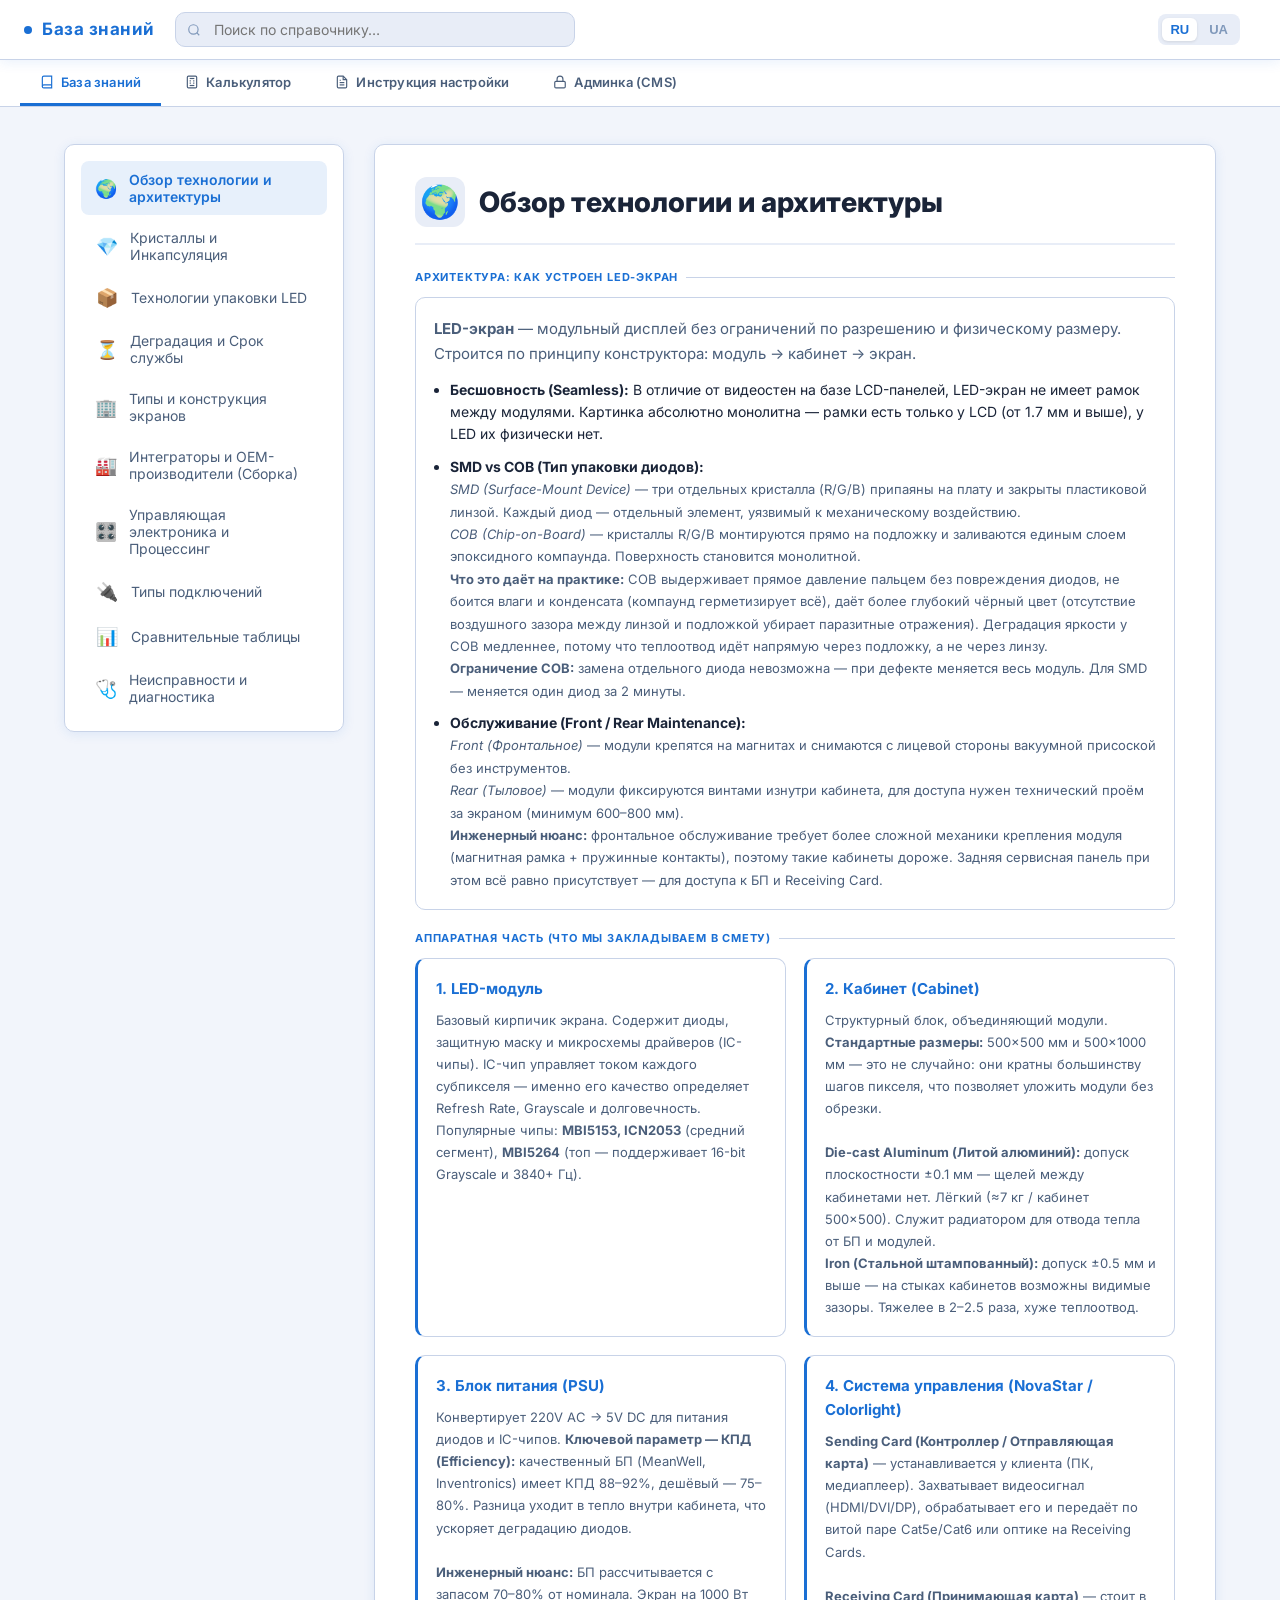
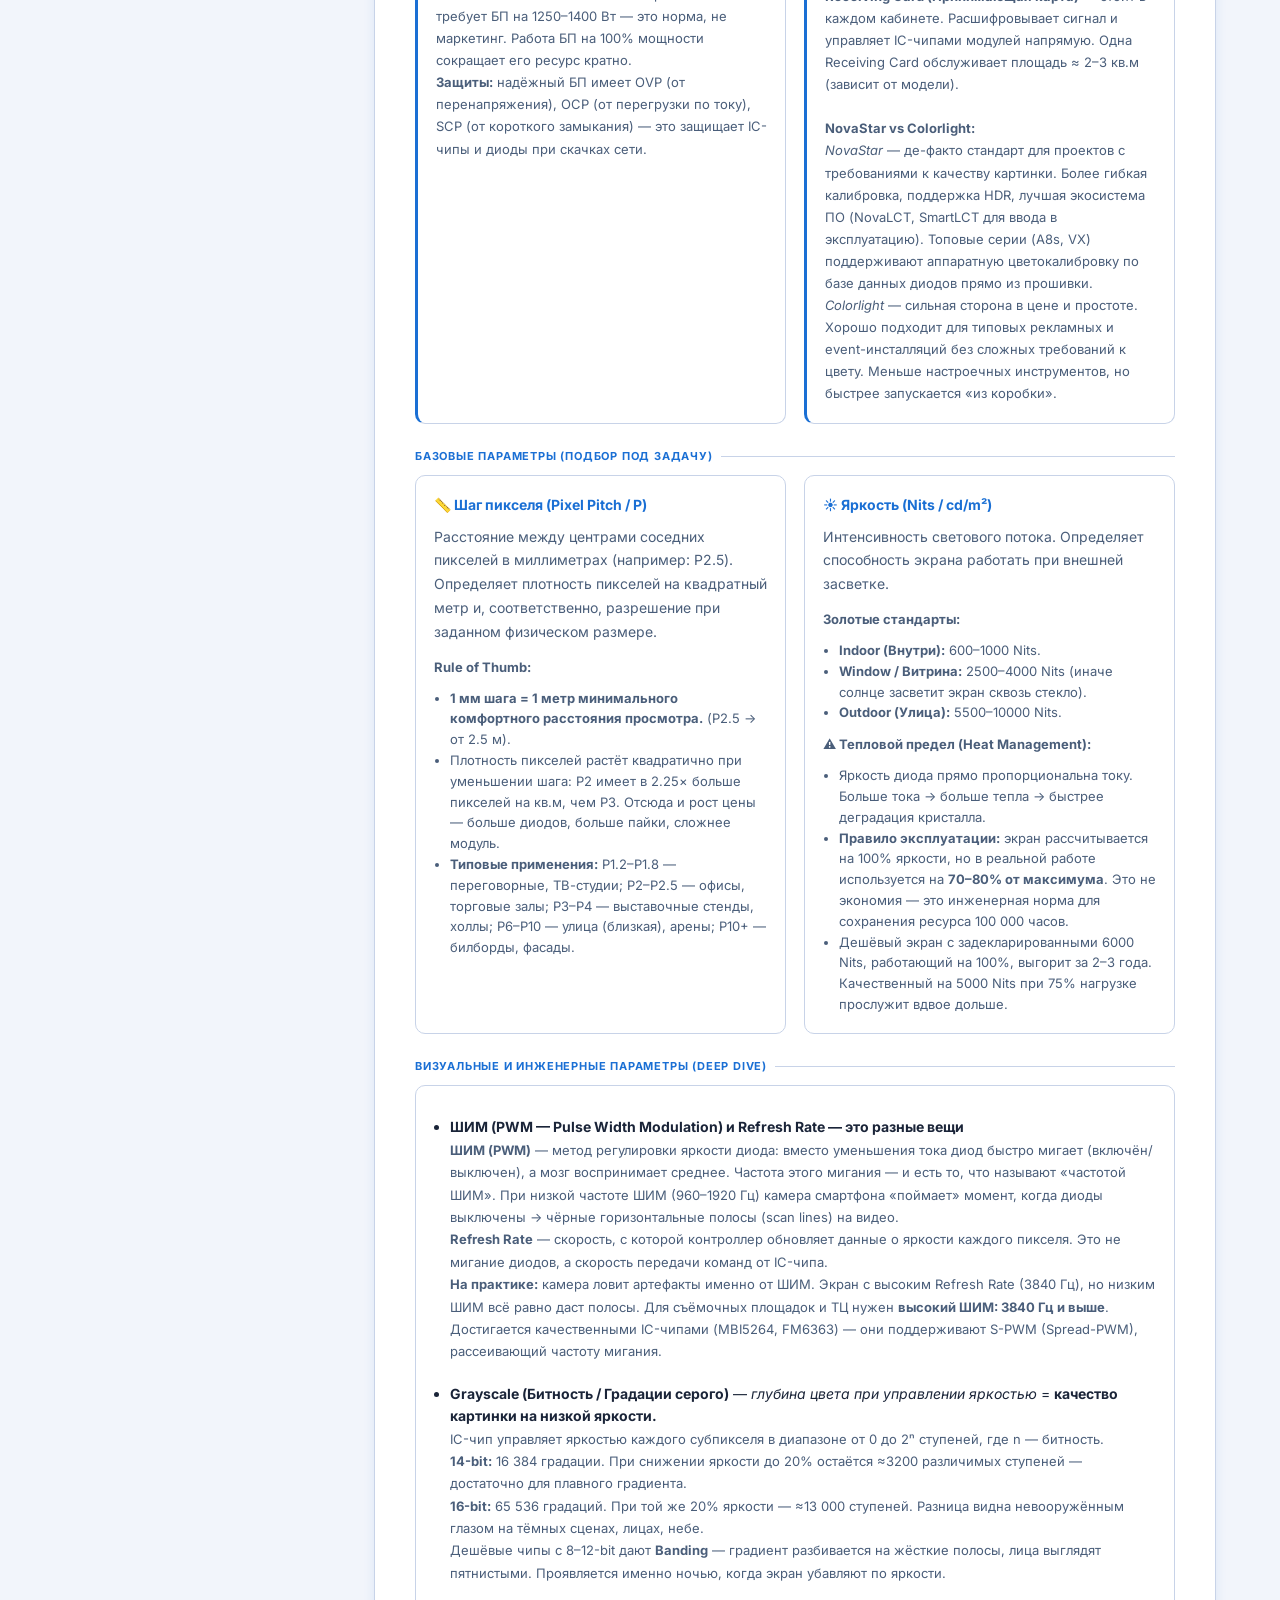
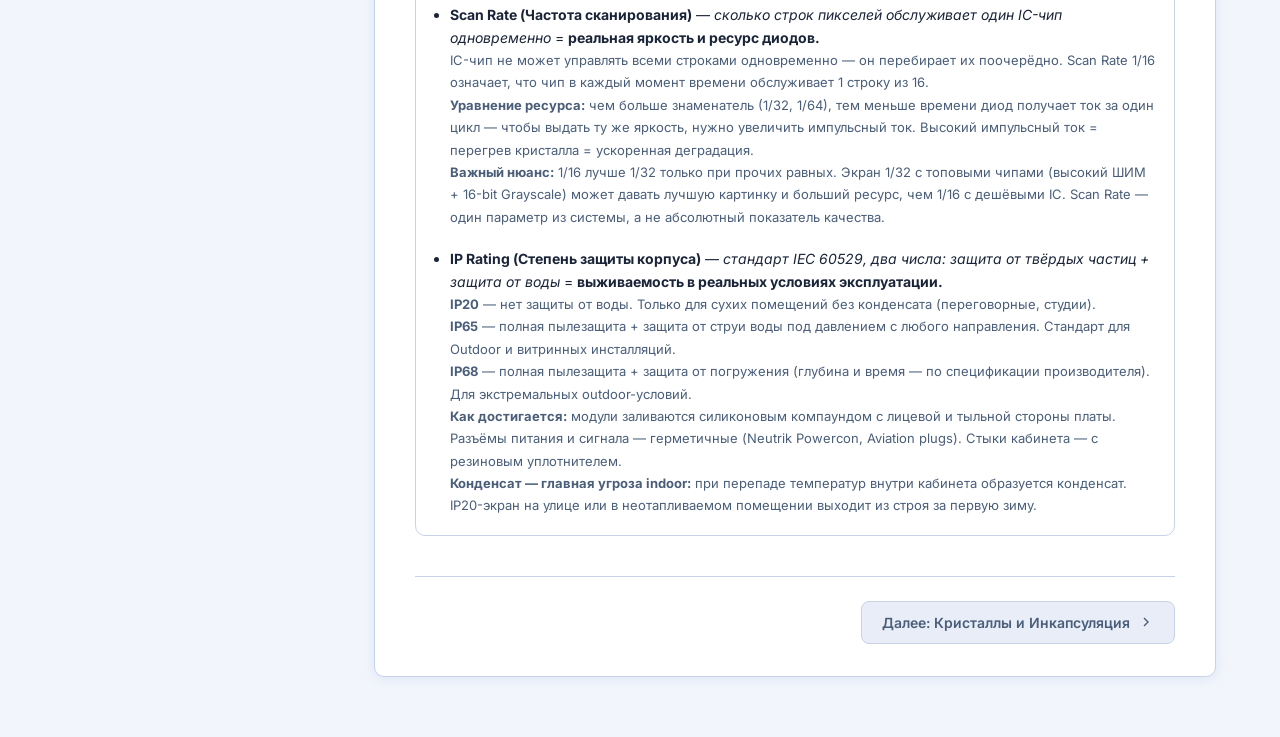
==== commit 120a9cc8: "v2.41" ====
--- a/index.html
+++ b/index.html
@@ -17,7 +17,7 @@
 <body>
   <header class="header">
     <div class="logo">
-      <div class="logo-dot"></div><span data-i18n="nav_knowledge">LED База знаний</span>
+      <div class="logo-dot"></div><span data-i18n="nav_knowledge"></span>
     </div>
     <div class="search-wrap">
       <svg width="14" height="14" viewBox="0 0 24 24" fill="none" stroke="currentColor" stroke-width="2">
